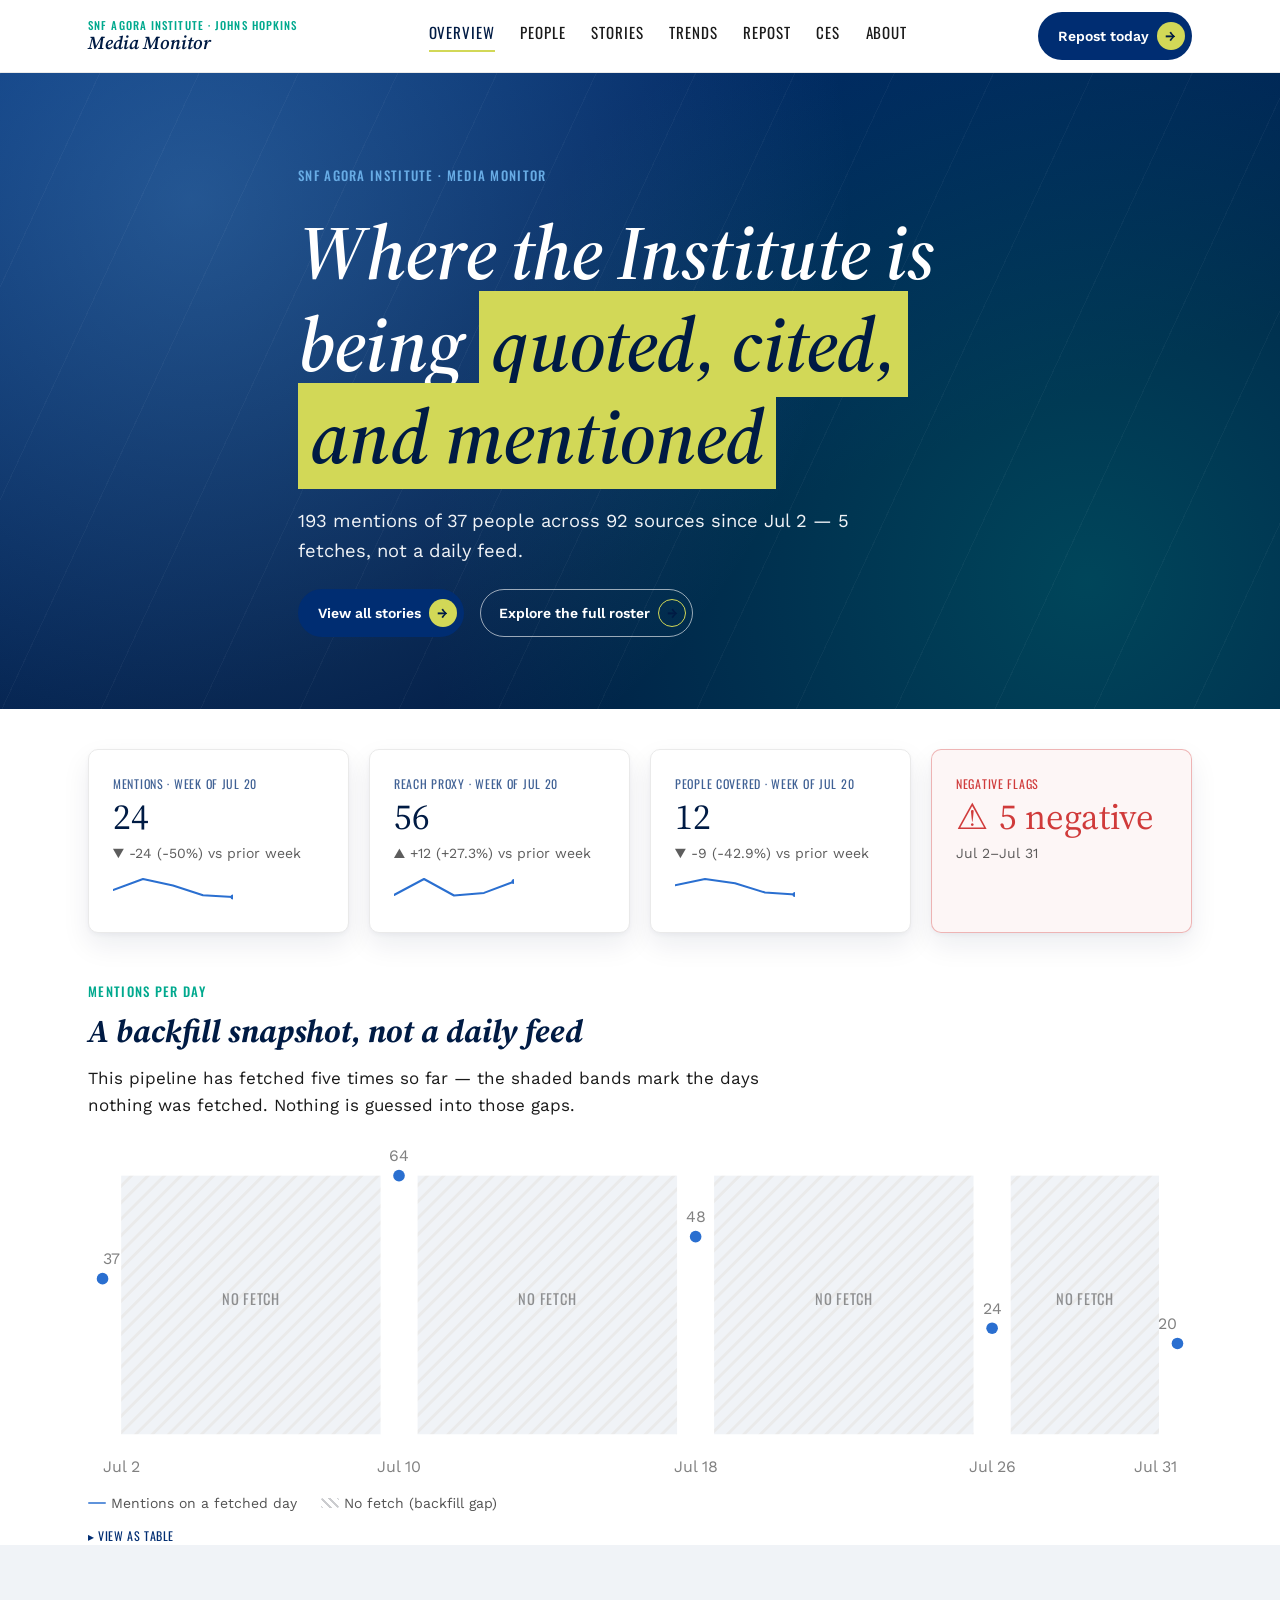
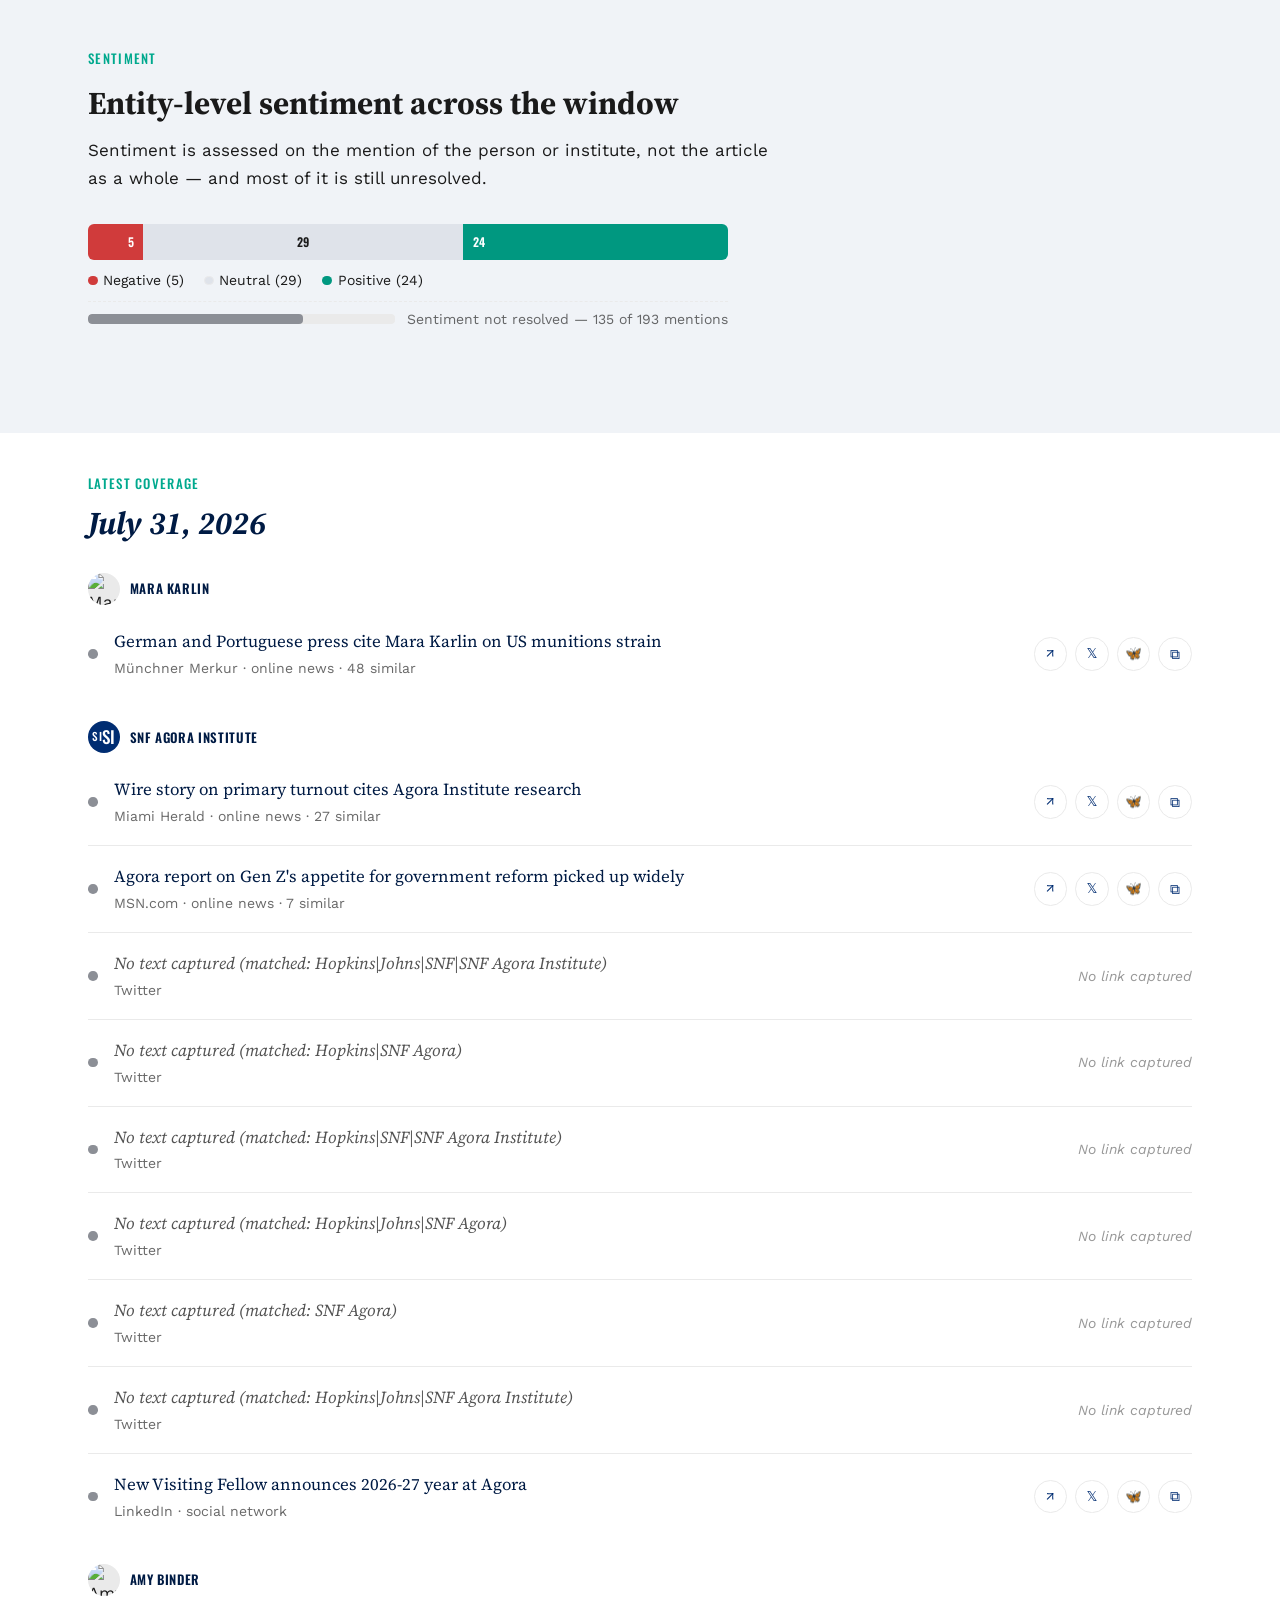
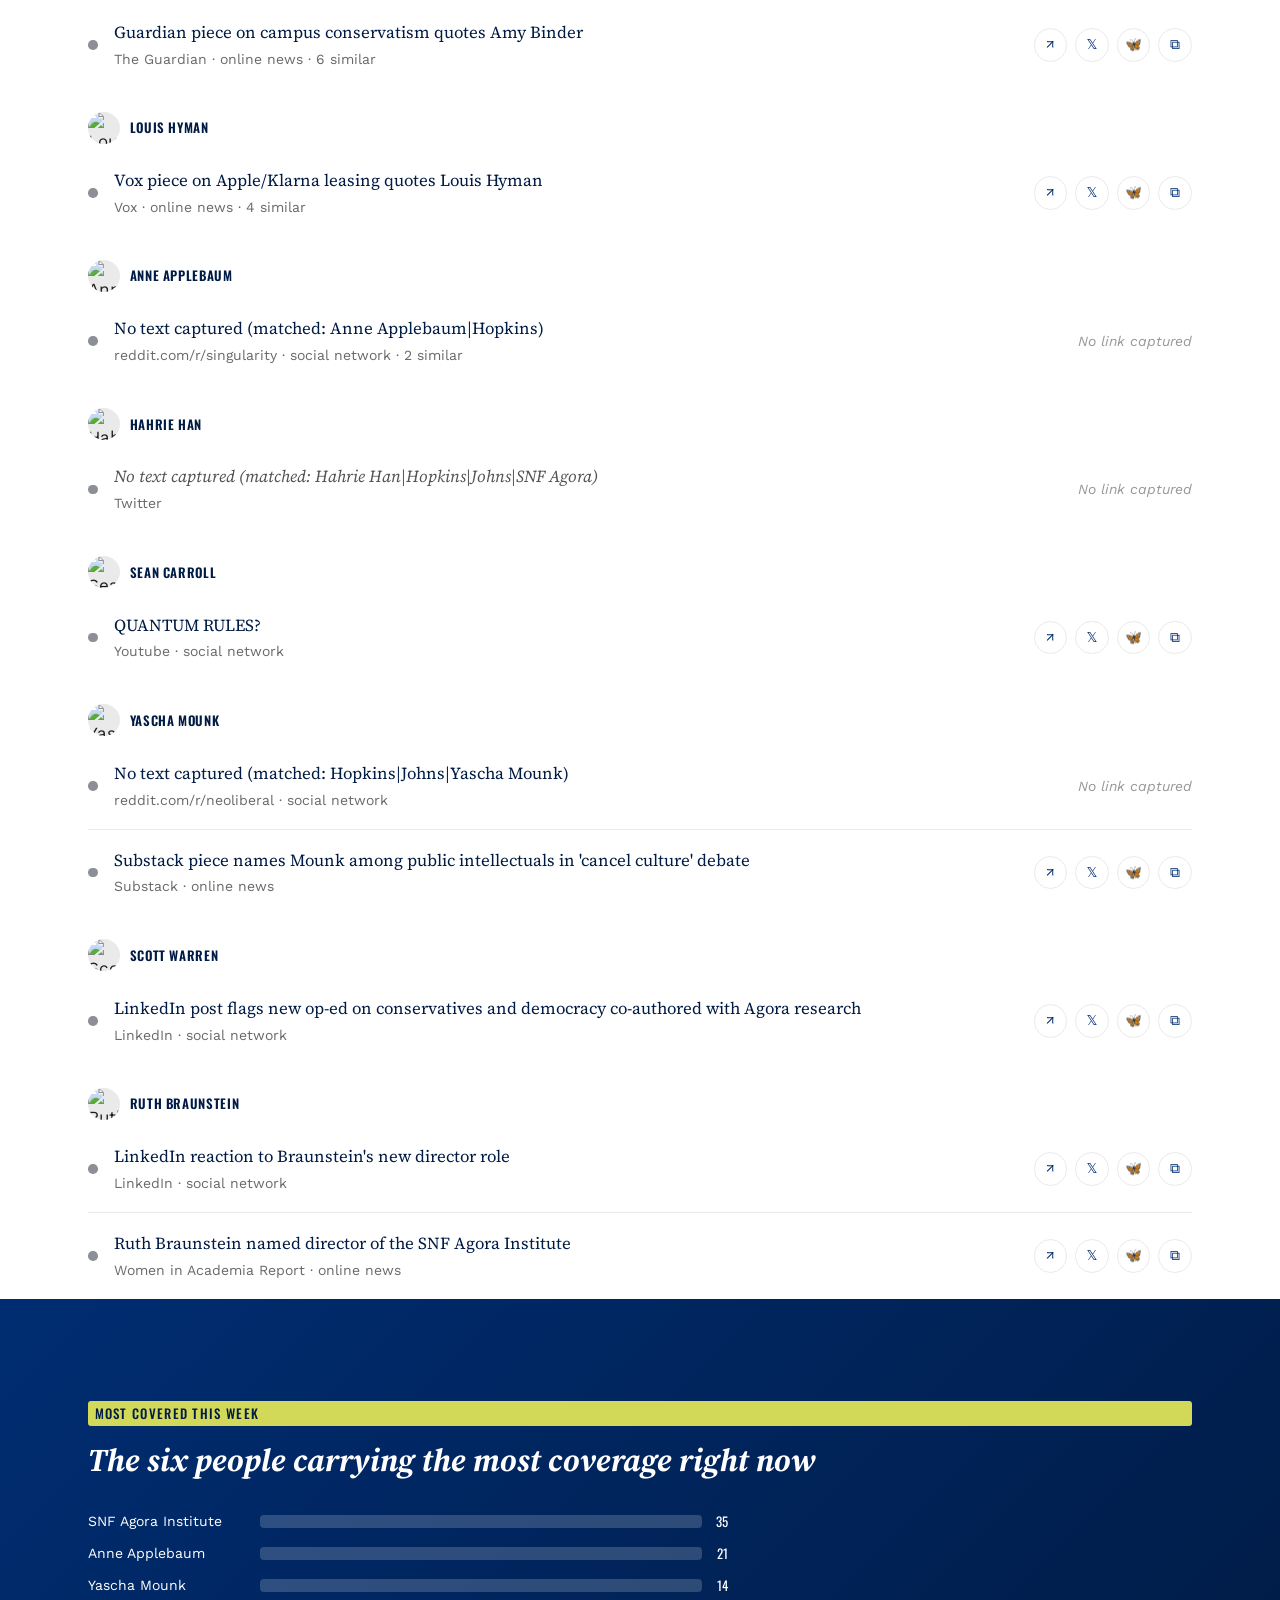
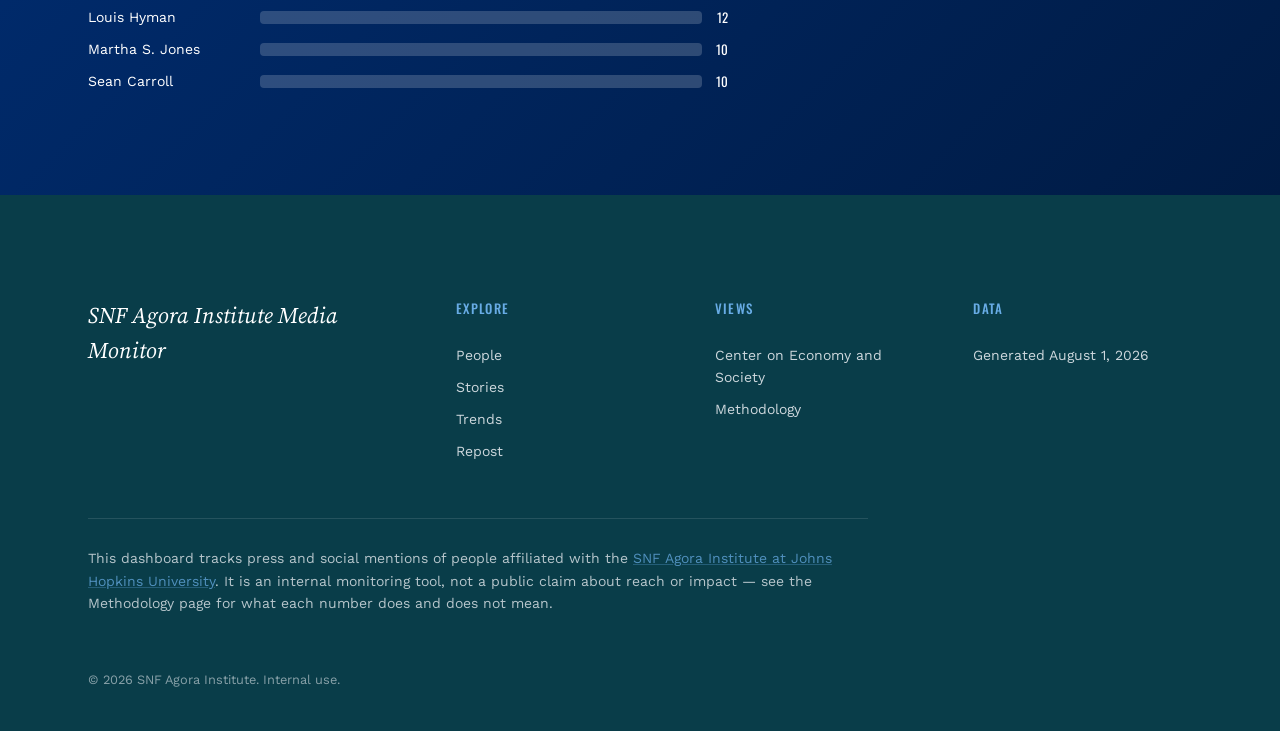
==== index.html @ 180ca9c8 "feat: bootstrap Media Monitor dashboard (foundation + overview page) Sibling static site to ces_webs" ====
<!DOCTYPE html>
<html lang="en">
<head>
<meta charset="UTF-8">
<meta name="viewport" content="width=device-width, initial-scale=1.0">
<title>SNF Agora Institute | Media Monitor</title>
<meta name="description" content="Where the SNF Agora Institute's people are being quoted, cited, and mentioned in the press and on social platforms — tracked honestly, gaps and all.">
<link rel="preconnect" href="https://fonts.googleapis.com">
<link href="https://fonts.googleapis.com/css2?family=Oswald:wght@400;500;600;700&family=Source+Serif+4:ital,wght@0,400;0,600;0,700;1,400;1,600;1,700&family=Work+Sans:wght@400;500;600;700&display=swap" rel="stylesheet">
<link rel="stylesheet" href="css/style.css">
<script>
  // Flags that JS is running early enough to drive the scroll-reveal
  // animation (see css/style.css .js-reveal rules). If this never runs
  // (JS blocked/disabled) the .js-reveal class is absent and every card
  // renders at its default visible opacity — nothing is ever permanently
  // invisible with JS off.
  document.documentElement.classList.add('js-reveal');
</script>
<script src="js/utils.js" defer></script>
<script src="js/index.js" defer></script>
</head>
<body>

<a class="skip-link" href="#main">Skip to main content</a>

<header id="site-header" class="site-header">
  <div class="site-header__inner container">
    <a class="site-header__brand" href="index.html">
      <span class="site-header__superlabel">SNF Agora Institute · Johns Hopkins</span>
      <span class="site-header__wordmark">Media Monitor</span>
    </a>
    <nav class="site-header__nav" aria-label="Primary">
      <a class="site-header__link site-header__link--active" href="index.html">Overview</a>
      <a class="site-header__link" href="people.html">People</a>
      <a class="site-header__link" href="stories.html">Stories</a>
      <a class="site-header__link" href="trends.html">Trends</a>
      <a class="site-header__link" href="repost.html">Repost</a>
      <a class="site-header__link" href="ces.html">CES</a>
      <a class="site-header__link" href="about.html">About</a>
    </nav>
    <a class="site-header__cta btn btn--pill" href="repost.html">Repost today<span class="btn__arrow">→</span></a>
    <button class="site-header__toggle" type="button" aria-expanded="false" aria-controls="site-header-nav" aria-label="Toggle navigation menu"></button>
  </div>
</header>

<main id="main">

  <section id="hero" class="hero">
    <div class="hero__bg" aria-hidden="true"></div>
    <div class="hero__inner container">
      <p class="hero__eyebrow eyebrow">SNF Agora Institute · Media Monitor</p>
      <h1 class="hero__headline">Where the Institute is being <span class="hero__mark">quoted, cited, and mentioned</span></h1>
      <p class="hero__lede" id="hero-lede">Loading the latest snapshot…</p>
      <div class="hero__actions">
        <a class="btn btn--pill" href="stories.html">View all stories<span class="btn__arrow">→</span></a>
        <a class="btn btn--pill--ghost" href="people.html">Explore the full roster<span class="btn__arrow">→</span></a>
      </div>
    </div>
  </section>

  <section id="overview-root" aria-label="Overview">

    <div class="container">
      <div id="kpi-row" class="kpi-row" data-loading="true">
        <!-- JS-rendered: 4 stat tiles from data/trends.json (scoped) + data/meta.json -->
      </div>
    </div>

    <div class="container">
      <div class="page-head" style="padding-block: 2rem 1rem;">
        <p class="page-head__eyebrow eyebrow eyebrow--teal">Mentions per day</p>
        <h2 class="page-head__title" style="font-size: var(--fs-h2);">A backfill snapshot, not a daily feed</h2>
        <p class="page-head__intro">This pipeline has fetched five times so far — the shaded bands mark the days nothing was fetched. Nothing is guessed into those gaps.</p>
      </div>
      <div id="chart-timeline" class="timeline-chart" data-loading="true">
        <!-- JS-rendered: data/trends.json scopes[scope].daily, gaps hatched per meta.db_snapshot.observed_dates -->
      </div>
    </div>

    <section class="section-divider section-divider--light" aria-labelledby="sentiment-head">
      <div class="section-divider__inner container">
        <p class="section-divider__eyebrow eyebrow eyebrow--teal" id="sentiment-head">Sentiment</p>
        <h2 class="section-divider__title">Entity-level sentiment across the window</h2>
        <p class="section-divider__intro">Sentiment is assessed on the mention of the person or institute, not the article as a whole — and most of it is still unresolved.</p>
        <div id="chart-sentiment" data-loading="true" style="margin-top: 2rem; max-width: 640px;">
          <!-- JS-rendered: data/trends.json scopes[scope].sentiment (diverging bar + unknown track) -->
        </div>
      </div>
    </section>

    <div class="container" id="today-repost-wrap">
      <!-- JS-rendered: data/social.json picks[0] (today-repost card). The
           entire wrapper is removed from the DOM when there is no pick for
           the latest digest date — no empty promo slot on a quiet day. -->
    </div>

    <div class="container">
      <div class="page-head" style="padding-block: 2.5rem 1rem;">
        <p class="page-head__eyebrow eyebrow eyebrow--teal" id="today-stories-head">Latest coverage</p>
        <h2 class="page-head__title" style="font-size: var(--fs-h2);" id="today-stories-title">Loading…</h2>
      </div>
      <div id="today-stories" data-loading="true" aria-labelledby="today-stories-head">
        <!-- JS-rendered: data/stories.json filtered to the most recent observed
             date, grouped by person -->
      </div>
    </div>

    <section class="section-divider section-divider--navy" aria-labelledby="top-people-head">
      <div class="section-divider__inner container">
        <p class="section-divider__eyebrow eyebrow eyebrow--olive" id="top-people-head">Most covered this week</p>
        <h2 class="section-divider__title is-italic">The six people carrying the most coverage right now</h2>
        <div id="top-people-strip" data-loading="true" style="margin-top: 2rem; max-width: 640px;">
          <!-- JS-rendered: data/trends.json scopes[scope].top_people, top 6 -->
        </div>
      </div>
    </section>

  </section>

</main>

<footer id="site-footer" class="site-footer">
  <div class="site-footer__inner container">
    <div class="site-footer__brand">SNF Agora Institute Media Monitor</div>

    <div class="site-footer__col">
      <p class="site-footer__col-head eyebrow eyebrow--sky">Explore</p>
      <a class="site-footer__link" href="people.html">People</a>
      <a class="site-footer__link" href="stories.html">Stories</a>
      <a class="site-footer__link" href="trends.html">Trends</a>
      <a class="site-footer__link" href="repost.html">Repost</a>
    </div>

    <div class="site-footer__col">
      <p class="site-footer__col-head eyebrow eyebrow--sky">Views</p>
      <a class="site-footer__link" href="ces.html">Center on Economy and Society</a>
      <a class="site-footer__link" href="about.html">Methodology</a>
    </div>

    <div class="site-footer__col">
      <p class="site-footer__col-head eyebrow eyebrow--sky">Data</p>
      <span class="site-footer__link" id="footer-generated-at">Generated —</span>
    </div>

    <p class="site-footer__attribution">This dashboard tracks press and social mentions of people affiliated with the <a class="site-footer__attribution-link" href="https://snfagora.jhu.edu">SNF Agora Institute at Johns Hopkins University</a>. It is an internal monitoring tool, not a public claim about reach or impact — see the Methodology page for what each number does and does not mean.</p>
    <p class="site-footer__legal">© 2026 SNF Agora Institute. Internal use.</p>
  </div>
</footer>

</body>
</html>
---- css/style.css ----
/* ==========================================================================
   SNF Agora Institute — Media Monitor Dashboard Stylesheet
   Sibling stylesheet to /ces_website/css/style.css: same brand tokens, type
   system, and component contracts (site-header, hero, section-divider, btn,
   avatar, person-card, person-hero/profile, tag, link-chip, eyebrow). This
   file is a shared, binding CSS-class contract — do not rename existing
   classes; people.html/person.html/ces.html/stories.html/trends.html/
   repost.html/about.html all depend on the selectors below.
   Owner: dashboard-foundation agent. Sections 1–18 mirror the CES base
   almost verbatim (see header comment there) so every page reads as a
   sibling, not a reinvention. Section 19+ is new: dashboard-specific data
   primitives (KPI tiles, sentiment bar, timeline, bar lists, story rows,
   repost cards) that did not exist on the CES site.

   Dark mode: intentionally NOT implemented, matching the CES site (which
   ships light-only). If a future pass adds dark mode, the validated dark
   chart steps are recorded in §19.1 as a comment, ready to drop in behind
   `@media (prefers-color-scheme: dark)` — do not invent new dark values,
   use those.
   ========================================================================== */

/* Fonts (Oswald / Source Serif 4 / Work Sans) are loaded once, via the
   <link rel="preconnect"> + <link rel="stylesheet"> pair in each page's
   <head> — not re-imported here. See ces_website/css/style.css's identical
   note for the rationale (earlier font discovery, single request path). */

/* --------------------------------------------------------------------------
   1. Tokens
   -------------------------------------------------------------------------- */
:root {
  /* Brand colors (verified, shared with ces_website — do not invent new ones) */
  --navy:      #001b44;
  --blue:      #002d72;
  --skyblue:   #68ace5;
  --olive:     #d2d857;
  --teal:      #00a98e;
  --darkteal:  #093d49;
  --offwhite:  #f0f3f7;
  --lightgray: #eaeaea;
  --white:     #ffffff;
  --ink:       #1a1a1a;

  /* Type families */
  --font-display: 'Source Serif 4', Georgia, serif;
  --font-label:   'Oswald', 'Arial Narrow', sans-serif;
  --font-body:    'Work Sans', system-ui, sans-serif;

  /* Type scale */
  --fs-hero:    clamp(2.75rem, 6vw, 5rem);
  --fs-h1:      clamp(2rem, 4vw, 3.25rem);
  --fs-work:    clamp(1.4rem, 2.4vw, 2rem);
  --fs-h2:      clamp(1.5rem, 2.5vw, 2.25rem);
  --fs-h3:      1.25rem;
  --fs-eyebrow: 0.8125rem;
  --fs-nav:     0.9375rem;
  --fs-body:    1.0625rem;
  --fs-small:   0.875rem;

  /* Spacing & shape */
  --maxw: 1200px;
  --maxw-read: 680px;
  --gutter: clamp(1.25rem, 4vw, 3rem);
  --radius-pill: 999px;
  --radius-card: 10px;
  --band-pad: clamp(3.5rem, 8vw, 7rem);
  --shadow-card: 0 2px 4px rgba(0,27,68,.04), 0 12px 28px rgba(0,27,68,.08);
  --rule-accent: 3px;

  --ease: cubic-bezier(.2,.6,.2,1);

  /* ---- Chart color contract (validated — see §19.1) ---- */
  --cat-1: #2a6fd0;   /* online news */
  --cat-2: #009880;   /* social network */
  --cat-3: #9a7b00;   /* blog */
  --cat-muted: #8c8f96; /* unresolved / Other */
  --seq-1: #dce9fa; --seq-2: #b9d2f4; --seq-3: #8fb6ea; --seq-4: #5f93dd;
  --seq-5: #2a6fd0; --seq-6: #1f52a0; --seq-7: #163b74;
  --neg: #d03b3b; --mid: #dfe3ea; --pos: #009880;
}

/* --------------------------------------------------------------------------
   2. Reset & base
   -------------------------------------------------------------------------- */
*, *::before, *::after { box-sizing: border-box; }

html { scroll-behavior: smooth; }

body {
  margin: 0;
  font-family: var(--font-body);
  font-size: var(--fs-body);
  line-height: 1.6;
  color: var(--ink);
  background: var(--white);
  -webkit-font-smoothing: antialiased;
}

img { max-width: 100%; display: block; }
a { color: inherit; text-decoration: none; }
ul, ol { margin: 0; padding: 0; list-style: none; }
h1, h2, h3, h4, p { margin: 0; }
button { font-family: inherit; border: none; background: none; cursor: pointer; }
table { border-collapse: collapse; width: 100%; }

:focus-visible {
  outline: 3px solid var(--skyblue);
  outline-offset: 2px;
}

.container {
  max-width: var(--maxw);
  margin-inline: auto;
  padding-inline: var(--gutter);
}

/* --------------------------------------------------------------------------
   3. Primitives
   -------------------------------------------------------------------------- */

.eyebrow {
  font-family: var(--font-label);
  font-size: var(--fs-eyebrow);
  text-transform: uppercase;
  letter-spacing: 0.1em;
  font-weight: 500;
  color: var(--blue);
}
.eyebrow--teal  { color: var(--teal); }
.eyebrow--olive { color: var(--navy); background: var(--olive); padding: 0.15em 0.5em; border-radius: 3px; display: inline-block; }
.eyebrow--sky   { color: var(--skyblue); }
.eyebrow--navy  { color: var(--navy); }

.tag {
  display: inline-block;
  font-family: var(--font-body);
  font-size: var(--fs-small);
  font-weight: 500;
  padding: 0.3em 0.75em;
  border-radius: var(--radius-pill);
}
.tag--focus { background: var(--offwhite); color: var(--blue); }
.tag--role  { background: var(--darkteal); color: var(--white); }
.tag--ces   { background: var(--olive); color: var(--navy); }

.link-chip {
  display: inline-flex;
  align-items: center;
  gap: 0.4em;
  font-family: var(--font-body);
  font-size: var(--fs-small);
  font-weight: 600;
  color: var(--blue);
  border: 1px solid var(--lightgray);
  border-radius: var(--radius-pill);
  padding: 0.5em 1em;
  transition: border-color 0.2s var(--ease), color 0.2s var(--ease), background 0.2s var(--ease);
}
.link-chip:hover { border-color: var(--teal); color: var(--teal); background: var(--offwhite); }

.page-head { padding-block: var(--band-pad) calc(var(--band-pad) * 0.5); }
.page-head__eyebrow { display: block; margin-bottom: 0.75rem; }
.page-head__title {
  font-family: var(--font-display);
  font-size: var(--fs-h1);
  line-height: 1.1;
  font-style: italic;
  color: var(--navy);
  margin-bottom: 1rem;
}
.page-head__intro { max-width: var(--maxw-read); font-size: var(--fs-body); color: var(--ink); }

/* Generic honest-empty-state message (used across every page whenever a
   filter, a person, or a section has nothing to show — CES's app.js used
   this class without ever defining it; this dashboard leans on empty states
   constantly, so it is a first-class styled primitive here). */
.empty-state {
  font-family: var(--font-body);
  font-size: var(--fs-small);
  color: var(--ink);
  opacity: 0.65;
  padding: 1.5rem 0;
}
.empty-state--panel {
  background: var(--offwhite);
  border-radius: var(--radius-card);
  padding: 1.75rem;
  opacity: 1;
}

/* --------------------------------------------------------------------------
   4. Buttons — pill with trailing arrow circle (shared brand affordance)
   -------------------------------------------------------------------------- */

.btn {
  display: inline-flex;
  align-items: center;
  gap: 0.6em;
  font-family: var(--font-body);
  font-weight: 600;
  font-size: var(--fs-small);
  padding: 0.7em 0.5em 0.7em 1.4em;
  border-radius: var(--radius-pill);
  white-space: nowrap;
  transition: background 0.2s var(--ease), color 0.2s var(--ease), border-color 0.2s var(--ease);
}

.btn__arrow {
  display: inline-flex;
  align-items: center;
  justify-content: center;
  width: 2em;
  height: 2em;
  border-radius: 50%;
  background: var(--olive);
  color: var(--navy);
  transition: transform 0.2s var(--ease), background 0.2s var(--ease);
}
.btn:hover .btn__arrow { transform: translateX(3px); background: var(--skyblue); }

.btn--pill { background: var(--blue); color: var(--white); }
.btn--pill:hover { background: var(--navy); }

.btn--pill--ghost {
  background: transparent;
  color: var(--blue);
  border: 1.5px solid var(--blue);
  padding: calc(0.7em - 1.5px) calc(0.5em - 1.5px) calc(0.7em - 1.5px) calc(1.4em - 1.5px);
}
.btn--pill--ghost:hover { background: var(--offwhite); }
.btn--pill--ghost .btn__arrow { background: transparent; border: 1.5px solid var(--olive); color: var(--navy); }

.btn--pill--olive { background: var(--olive); color: var(--navy); }
.btn--pill--olive .btn__arrow { background: var(--navy); color: var(--olive); }

/* Small variant — used inside table rows / story rows (Copy, Read ↗, etc.) */
.btn--sm {
  padding: 0.45em 0.4em 0.45em 0.9em;
  font-size: 0.8rem;
}
.btn--sm .btn__arrow { width: 1.6em; height: 1.6em; }

.section-divider--navy .btn--pill--ghost,
.section-divider--teal .btn--pill--ghost,
.hero .btn--pill--ghost {
  color: var(--white);
  border-color: rgba(255,255,255,0.6);
}
.section-divider--navy .btn--pill--ghost:hover,
.section-divider--teal .btn--pill--ghost:hover,
.hero .btn--pill--ghost:hover { background: rgba(255,255,255,0.1); }

/* --------------------------------------------------------------------------
   5. Avatar system + fallback tile
   -------------------------------------------------------------------------- */

.avatar {
  position: relative;
  display: inline-flex;
  align-items: center;
  justify-content: center;
  border-radius: var(--radius-card);
  overflow: hidden;
  flex-shrink: 0;
  background: var(--lightgray);
}
.avatar--xs { width: 2rem;   height: 2rem;   border-radius: 50%; }
.avatar--sm { width: 2.75rem; height: 2.75rem; border-radius: 8px; }
.avatar--md { width: 4rem;   height: 4rem;   border-radius: 8px; }
.avatar--lg { width: 8rem;   height: 8rem;   border-radius: 10px; }

.avatar__img { width: 100%; height: 100%; object-fit: cover; }

.avatar--tile { background: var(--blue); }
.avatar--tile.avatar--blue     { background: var(--blue); }
.avatar--tile.avatar--teal     { background: var(--teal); }
.avatar--tile.avatar--darkteal { background: var(--darkteal); }
.avatar--tile.avatar--navy     { background: var(--navy); }

.avatar__initials {
  font-family: var(--font-label);
  color: var(--white);
  font-weight: 500;
  letter-spacing: 0.02em;
  text-transform: uppercase;
}
.avatar--xs .avatar__initials { font-size: 0.7rem; }
.avatar--sm .avatar__initials { font-size: 0.9rem; }
.avatar--md .avatar__initials { font-size: 1.3rem; }
.avatar--lg .avatar__initials { font-size: 2.5rem; }

[data-no-photo] {
  position: relative;
  background: var(--blue);
  display: inline-flex;
  align-items: center;
  justify-content: center;
}
[data-no-photo]::after {
  content: attr(data-initials);
  font-family: var(--font-label);
  color: var(--white);
  font-weight: 500;
  text-transform: uppercase;
  letter-spacing: 0.02em;
}

/* --------------------------------------------------------------------------
   6. Site Header / Masthead
   -------------------------------------------------------------------------- */

.skip-link {
  position: absolute;
  top: -3rem;
  left: 0;
  z-index: 200;
  background: var(--navy);
  color: var(--white);
  padding: 0.6rem 1.25rem;
  font-family: var(--font-label);
  font-size: var(--fs-small);
  text-transform: uppercase;
  letter-spacing: 0.02em;
  border-radius: 0 0 var(--radius-card) 0;
  transition: top 0.15s var(--ease);
}
.skip-link:focus { top: 0; }

.site-header {
  position: sticky;
  top: 0;
  z-index: 100;
  background: var(--white);
  border-bottom: 1px solid var(--lightgray);
}

.site-header__inner {
  max-width: var(--maxw);
  margin-inline: auto;
  padding-inline: var(--gutter);
  display: flex;
  align-items: center;
  justify-content: space-between;
  gap: 1.5rem;
  min-height: 4.5rem;
  padding-block: 0.75rem;
}

.site-header__brand { display: flex; flex-direction: column; gap: 0.15rem; line-height: 1.1; }

.site-header__superlabel {
  font-family: var(--font-label);
  font-size: 0.6875rem;
  text-transform: uppercase;
  letter-spacing: 0.1em;
  color: var(--teal);
  font-weight: 500;
}

.site-header__wordmark {
  font-family: var(--font-display);
  font-style: italic;
  font-size: 1.15rem;
  font-weight: 600;
  color: var(--navy);
}

.site-header__nav { display: flex; align-items: center; gap: clamp(1rem, 2vw, 2rem); }

.site-header__link {
  font-family: var(--font-label);
  font-size: var(--fs-nav);
  text-transform: uppercase;
  letter-spacing: 0.06em;
  color: var(--ink);
  padding-bottom: 0.35rem;
  border-bottom: 2px solid transparent;
  transition: color 0.2s var(--ease), border-color 0.2s var(--ease);
}
.site-header__link:hover { color: var(--blue); }
.site-header__link--active { color: var(--navy); border-bottom-color: var(--olive); }

.site-header__cta { flex-shrink: 0; }

.site-header__toggle { display: none; width: 2.25rem; height: 2.25rem; position: relative; }
.site-header__toggle::before,
.site-header__toggle::after {
  content: '';
  position: absolute;
  left: 0.4rem;
  right: 0.4rem;
  height: 2px;
  background: var(--navy);
  transition: transform 0.2s var(--ease);
}
.site-header__toggle::before { top: 0.8rem; }
.site-header__toggle::after  { top: 1.35rem; }
.site-header__toggle[aria-expanded="true"]::before { transform: translateY(0.27rem) rotate(45deg); }
.site-header__toggle[aria-expanded="true"]::after  { transform: translateY(-0.27rem) rotate(-45deg); }

@media (max-width: 900px) {
  .site-header__nav {
    display: none;
    position: absolute;
    top: 100%;
    left: 0;
    right: 0;
    background: var(--white);
    border-bottom: 1px solid var(--lightgray);
    flex-direction: column;
    align-items: flex-start;
    gap: 0;
    padding: 0.5rem var(--gutter) 1rem;
  }
  .site-header__nav[data-open="true"] { display: flex; }
  .site-header__link { width: 100%; padding: 0.75rem 0; border-bottom: 1px solid var(--lightgray); }
  .site-header__cta { display: none; }
  .site-header__toggle { display: block; }
}

/* --------------------------------------------------------------------------
   7. Hero (home / ces only)
   -------------------------------------------------------------------------- */

.hero {
  position: relative;
  overflow: hidden;
  background: var(--navy);
  color: var(--white);
  padding-block: calc(var(--band-pad) * 0.9) calc(var(--band-pad) * 0.7);
}

.hero__bg {
  position: absolute;
  inset: 0;
  background:
    repeating-linear-gradient(115deg, rgba(255,255,255,0.035) 0px, rgba(255,255,255,0.035) 1px, transparent 1px, transparent 90px),
    radial-gradient(circle at 15% 20%, rgba(104,172,229,0.35), transparent 55%),
    radial-gradient(circle at 85% 80%, rgba(0,169,142,0.3), transparent 55%),
    linear-gradient(160deg, var(--blue), var(--navy) 65%);
  z-index: 0;
}

.hero__inner { position: relative; z-index: 1; max-width: 780px; }
.hero__eyebrow { color: var(--skyblue); margin-bottom: 1.25rem; }
.hero__headline {
  font-family: var(--font-display);
  font-style: italic;
  font-size: var(--fs-hero);
  /* 1.2, not the CES token's 1.05: at hero size this italic serif's
     descenders (q/g/y/j) get clipped by a tighter line box, and the
     .hero__mark background (sized to the line box) then crops the
     descender of "q" enough that it misreads as "a" — verified via a
     rendered screenshot. 1.2 keeps the tight editorial rhythm while
     giving descenders room; this is a local, presentational fix and
     does not change the shared --fs-hero size token. */
  line-height: 1.2;
  font-weight: 600;
  margin-bottom: 1.5rem;
}
.hero__mark {
  background: var(--olive);
  color: var(--navy);
  padding: 0 0.15em;
  box-decoration-break: clone;
  -webkit-box-decoration-break: clone;
}
.hero__lede { font-size: 1.15rem; color: var(--offwhite); max-width: var(--maxw-read); margin-bottom: 1.5rem; }
.hero__actions { display: flex; flex-wrap: wrap; gap: 1rem; }

/* Scope banner — the honest "you are viewing a filtered slice" strip used
   on ces.html (and anywhere ?scope=ces is applied). Sits directly under the
   header, above the hero, so scope is legible before any numbers render. */
.scope-banner {
  background: var(--offwhite);
  border-bottom: 1px solid var(--lightgray);
  padding-block: 0.85rem;
}
.scope-banner__inner {
  display: flex;
  align-items: center;
  gap: 0.6rem;
  font-family: var(--font-body);
  font-size: var(--fs-small);
  color: var(--ink);
}
.scope-banner__badge {
  font-family: var(--font-label);
  font-size: 0.6875rem;
  text-transform: uppercase;
  letter-spacing: 0.08em;
  font-weight: 600;
  color: var(--navy);
  background: var(--olive);
  border-radius: var(--radius-pill);
  padding: 0.25em 0.75em;
  flex-shrink: 0;
}

/* --------------------------------------------------------------------------
   8. Section Divider
   -------------------------------------------------------------------------- */

.section-divider { padding-block: var(--band-pad); position: relative; }
.section-divider--navy { background: linear-gradient(135deg, var(--blue), var(--navy)); color: var(--white); }
.section-divider--light { background: var(--offwhite); color: var(--ink); }
.section-divider--teal { background: var(--darkteal); color: var(--white); }
.section-divider__inner { position: relative; z-index: 1; }
.section-divider__eyebrow { display: block; margin-bottom: 1rem; }
.section-divider__title {
  font-family: var(--font-display);
  font-size: var(--fs-h2);
  line-height: 1.15;
  margin-bottom: 1rem;
}
.section-divider__title.is-italic { font-style: italic; }
.section-divider__intro { max-width: var(--maxw-read); font-size: var(--fs-body); }
.section-divider--navy .section-divider__intro,
.section-divider--teal .section-divider__intro { color: var(--offwhite); }

/* Lightweight full-bleed rule used to separate two bands within one page
   without the padding-heavy full .section-divider treatment (e.g. Covered /
   Tracked-no-coverage on people.html, or CES's zero-coverage band). */
.section-divider--rule {
  border-top: 1px solid var(--lightgray);
  margin-block: 0.5rem;
}

/* --------------------------------------------------------------------------
   9. Focus-style grid (kept for parity; unused directly on this site today
      but part of the shared component contract other pages may draw on)
   -------------------------------------------------------------------------- */

.focus-grid {
  display: grid;
  grid-template-columns: repeat(auto-fill, minmax(300px, 1fr));
  gap: 1.5rem;
  padding-block: var(--band-pad);
}
.focus-card {
  display: flex;
  flex-direction: column;
  background: var(--white);
  border: 1px solid var(--lightgray);
  border-radius: var(--radius-card);
  padding: 1.75rem;
  position: relative;
  box-shadow: var(--shadow-card);
  transition: transform 0.2s var(--ease), box-shadow 0.2s var(--ease);
}
.focus-card:hover { transform: translateY(-3px); box-shadow: 0 4px 8px rgba(0,27,68,.06), 0 20px 36px rgba(0,27,68,.12); }
.focus-card__title { font-family: var(--font-display); font-size: var(--fs-h3); margin-bottom: 0.6rem; color: var(--navy); }
.focus-card__desc { font-size: var(--fs-small); color: var(--ink); margin-bottom: 1.25rem; flex-grow: 1; }

/* --------------------------------------------------------------------------
   10. Person grid & card (roster contract — people.html, ces.html roster)
   -------------------------------------------------------------------------- */

.person-grid {
  display: grid;
  grid-template-columns: repeat(auto-fill, minmax(240px, 1fr));
  gap: 1.5rem;
  padding-block: 2.5rem;
}

.person-card {
  display: flex;
  flex-direction: column;
  background: var(--white);
  border: 1px solid var(--lightgray);
  border-radius: var(--radius-card);
  overflow: hidden;
  transition: transform 0.2s var(--ease), box-shadow 0.2s var(--ease);
}
.person-card:hover { transform: translateY(-3px); box-shadow: var(--shadow-card); }

.person-card__media { padding: 1.5rem 1.5rem 0; display: flex; }
.person-card__media .avatar { width: 4.5rem; height: 4.5rem; }
.person-card__media .avatar__initials { font-size: 1.5rem; }

.person-card__body { padding: 1rem 1.5rem 1.5rem; display: flex; flex-direction: column; gap: 0.5rem; }
.person-card__name { font-family: var(--font-display); font-size: 1.2rem; color: var(--navy); }
.person-card__title {
  font-size: var(--fs-small);
  color: var(--ink);
  display: -webkit-box;
  -webkit-line-clamp: 2;
  -webkit-box-orient: vertical;
  overflow: hidden;
}
.person-card__tags { display: flex; flex-wrap: wrap; gap: 0.4rem; margin-top: 0.25rem; }

/* Repurposed per DESIGN_SPEC as a coverage cue rather than a "works" cue:
   "12 MENTIONS · LAST 31 JUL" or, for no-coverage people, "NO COVERAGE
   LOGGED YET" in muted ink. Same class, two content states — no CSS change
   needed, only a modifier for the muted/no-coverage case. */
.person-card__workcue {
  font-family: var(--font-label);
  font-size: 0.75rem;
  text-transform: uppercase;
  letter-spacing: 0.06em;
  color: var(--teal);
  font-weight: 500;
  margin-top: 0.5rem;
}
.person-card__workcue--muted { color: var(--ink); opacity: 0.5; }

.person-card__sparkline { margin-top: 0.5rem; }

/* --------------------------------------------------------------------------
   11. Person detail — profile layout (person.html contract)
   -------------------------------------------------------------------------- */

.person-hero {
  display: grid;
  grid-template-columns: minmax(160px, 240px) 1fr;
  gap: clamp(1.5rem, 4vw, 3rem);
  align-items: start;
  padding-block: var(--band-pad);
  background: var(--offwhite);
}
.person-hero__media .avatar { width: 100%; height: auto; aspect-ratio: 1; }
.person-hero__media .avatar__initials { font-size: 3rem; }
.person-hero__identity { display: flex; flex-direction: column; gap: 0.75rem; }
.person-hero__name { font-family: var(--font-display); font-size: var(--fs-h1); color: var(--navy); }
.person-hero__title { font-size: 1.05rem; color: var(--ink); }
.person-hero__tags { display: flex; flex-wrap: wrap; gap: 0.5rem; margin-top: 0.25rem; }
.person-hero__links { display: flex; flex-wrap: wrap; gap: 0.75rem; margin-top: 0.5rem; }

.person-profile__body {
  display: grid;
  grid-template-columns: 2fr 1fr;
  gap: clamp(2rem, 5vw, 4rem);
  align-items: start;
  padding-block: var(--band-pad);
}

@media (max-width: 900px) {
  .person-hero { grid-template-columns: 1fr; text-align: left; }
  .person-hero__media .avatar { width: 8rem; height: 8rem; aspect-ratio: auto; }
  .person-profile__body { grid-template-columns: 1fr; }
  .work-section { order: 1; }
  .person-aside { order: 2; margin-top: 2.5rem; }
}

/* --------------------------------------------------------------------------
   12. Work section / work-item (kept for contract parity — a person's
       #person-stories reverse-chron list is expected to reuse this pattern)
   -------------------------------------------------------------------------- */

.work-section { border-left: var(--rule-accent) solid var(--teal); padding-left: clamp(1.25rem, 3vw, 2rem); }
.work-section__head { display: flex; align-items: baseline; justify-content: space-between; gap: 1rem; margin-bottom: 1.5rem; flex-wrap: wrap; }
.work-section__count { font-family: var(--font-label); font-size: var(--fs-small); text-transform: uppercase; letter-spacing: 0.06em; color: var(--blue); opacity: 0.7; }
.work-list { display: flex; flex-direction: column; }

.work-item {
  display: grid;
  grid-template-columns: auto 1fr auto;
  gap: 1.25rem;
  align-items: start;
  padding-block: 1.75rem;
  border-bottom: 1px solid var(--lightgray);
  transition: opacity 0.2s var(--ease);
}
.work-item:first-child { padding-top: 0; }
.work-item:hover .work-item__title { color: var(--blue); }
.work-item:hover .work-item__cue { background: var(--skyblue); border-color: var(--skyblue); color: var(--white); }

.work-item__badge {
  font-family: var(--font-label);
  font-size: 0.6875rem;
  text-transform: uppercase;
  letter-spacing: 0.06em;
  font-weight: 600;
  color: var(--white);
  background: var(--navy);
  border-radius: var(--radius-pill);
  padding: 0.35em 0.75em;
  white-space: nowrap;
  align-self: start;
  margin-top: 0.3rem;
}
.work-item__content { min-width: 0; }
.work-item__title { font-family: var(--font-display); font-size: var(--fs-work); line-height: 1.2; color: var(--navy); margin-bottom: 0.4rem; transition: color 0.2s var(--ease); }
.work-item__meta { font-family: var(--font-body); font-size: var(--fs-small); color: var(--blue); opacity: 0.75; margin-bottom: 0.4rem; }
.work-item__cue {
  width: 2.25rem; height: 2.25rem; border-radius: 50%;
  border: 1.5px solid var(--lightgray);
  display: flex; align-items: center; justify-content: center;
  color: var(--blue); flex-shrink: 0;
  transition: background 0.2s var(--ease), border-color 0.2s var(--ease), color 0.2s var(--ease);
}

/* --------------------------------------------------------------------------
   13. Person aside
   -------------------------------------------------------------------------- */

.person-aside { background: var(--offwhite); border-radius: var(--radius-card); padding: clamp(1.5rem, 3vw, 2.25rem); display: flex; flex-direction: column; gap: 2rem; }
.person-aside__head { font-family: var(--font-label); font-size: var(--fs-eyebrow); text-transform: uppercase; letter-spacing: 0.08em; color: var(--blue); margin-bottom: 0.75rem; display: block; }
.person-aside__bio { font-size: var(--fs-small); color: var(--ink); max-width: var(--maxw-read); }
.person-aside__list { display: flex; flex-direction: column; gap: 0.5rem; }
.person-aside__list-item { font-size: var(--fs-small); color: var(--ink); padding-left: 1rem; position: relative; }
.person-aside__list-item::before { content: ''; position: absolute; left: 0; top: 0.55em; width: 5px; height: 5px; border-radius: 50%; background: var(--teal); }

/* --------------------------------------------------------------------------
   14. Activity-style card (kept for contract parity / future use)
   -------------------------------------------------------------------------- */

.activity-grid { display: grid; grid-template-columns: repeat(auto-fill, minmax(300px, 1fr)); gap: 1.5rem; padding-block: 2.5rem; }
.activity-card {
  background: var(--white); border: 1px solid var(--lightgray); border-radius: var(--radius-card);
  padding: 1.75rem; border-left: 4px solid var(--blue);
  display: flex; flex-direction: column; gap: 0.6rem; box-shadow: var(--shadow-card);
}
.activity-card--program     { border-left-color: var(--blue); }
.activity-card--activity    { border-left-color: var(--teal); }
.activity-card--opportunity { border-left-color: var(--olive); }
.activity-card__title { font-family: var(--font-display); font-size: var(--fs-h3); color: var(--navy); }
.activity-card__desc { font-size: var(--fs-small); color: var(--ink); flex-grow: 1; }

/* --------------------------------------------------------------------------
   15. Publication-style strip (kept for contract parity)
   -------------------------------------------------------------------------- */

.pub-grid { padding-block: var(--band-pad); }
.pub-grid__head { display: flex; align-items: baseline; justify-content: space-between; gap: 1rem; flex-wrap: wrap; margin-bottom: 1.75rem; }
.pub-grid__cards { display: grid; grid-template-columns: repeat(auto-fill, minmax(260px, 1fr)); gap: 1.5rem; }
.pub-card {
  display: flex; flex-direction: column; gap: 0.5rem;
  background: var(--white); border: 1px solid var(--lightgray); border-radius: var(--radius-card);
  padding: 1.5rem; transition: transform 0.2s var(--ease), box-shadow 0.2s var(--ease);
}
.pub-card:hover { transform: translateY(-3px); box-shadow: var(--shadow-card); }
.pub-card__title { font-family: var(--font-display); font-size: 1.2rem; line-height: 1.25; color: var(--navy); }

/* --------------------------------------------------------------------------
   16. Footer
   -------------------------------------------------------------------------- */

.site-footer { background: var(--darkteal); color: var(--offwhite); padding-block: var(--band-pad) 2.5rem; }
.site-footer__inner { display: grid; grid-template-columns: 1.5fr repeat(3, 1fr); gap: 2.5rem; }
.site-footer__brand { font-family: var(--font-display); font-style: italic; font-size: 1.4rem; color: var(--white); max-width: 260px; }
.site-footer__col-head { display: block; margin-bottom: 1rem; }
.site-footer__col { display: flex; flex-direction: column; gap: 0.6rem; }
.site-footer__link { font-size: var(--fs-small); color: var(--offwhite); opacity: 0.85; transition: opacity 0.2s var(--ease), color 0.2s var(--ease); }
.site-footer__link:hover { opacity: 1; color: var(--skyblue); }
.site-footer__attribution {
  grid-column: 1 / -1; font-size: var(--fs-small); color: var(--offwhite); opacity: 0.75;
  border-top: 1px solid rgba(255,255,255,0.15); padding-top: 1.75rem; margin-top: 1rem; max-width: 780px;
}
.site-footer__attribution-link { color: var(--skyblue); text-decoration: underline; text-decoration-color: rgba(104,172,229,0.4); }
.site-footer__attribution-link:hover { text-decoration-color: var(--skyblue); }
.site-footer__legal { grid-column: 1 / -1; font-size: 0.8rem; color: var(--offwhite); opacity: 0.55; margin-top: 1rem; }

@media (max-width: 768px) {
  .site-footer__inner { grid-template-columns: 1fr 1fr; }
  .site-footer__brand { grid-column: 1 / -1; }
}

/* --------------------------------------------------------------------------
   17. Motion — scroll reveal, staggered load, reduced-motion
   -------------------------------------------------------------------------- */

.hero__eyebrow, .hero__headline, .hero__lede, .hero__actions {
  opacity: 0;
  animation: reveal-up 0.6s var(--ease) forwards;
}
.hero__eyebrow  { animation-delay: 60ms; }
.hero__headline { animation-delay: 120ms; }
.hero__lede     { animation-delay: 180ms; }
.hero__actions  { animation-delay: 240ms; }

@keyframes reveal-up {
  from { opacity: 0; transform: translateY(12px); }
  to   { opacity: 1; transform: translateY(0); }
}

.js-reveal .focus-card, .js-reveal .person-card, .js-reveal .activity-card,
.js-reveal .work-item, .js-reveal .pub-card, .js-reveal .kpi-tile,
.js-reveal .story-row, .js-reveal .repost-card {
  opacity: 0;
  transform: translateY(12px);
  transition: opacity 0.5s var(--ease), transform 0.5s var(--ease);
}
.focus-card.is-in, .person-card.is-in, .activity-card.is-in,
.work-item.is-in, .pub-card.is-in, .kpi-tile.is-in,
.story-row.is-in, .repost-card.is-in { opacity: 1; transform: translateY(0); }

@media (prefers-reduced-motion: reduce) {
  html { scroll-behavior: auto; }
  .hero__eyebrow, .hero__headline, .hero__lede, .hero__actions,
  .focus-card, .person-card, .activity-card, .work-item, .pub-card,
  .kpi-tile, .story-row, .repost-card {
    animation: none !important; transition: none !important;
    opacity: 1 !important; transform: none !important;
  }
}

/* --------------------------------------------------------------------------
   18. Breakpoint refinements
   -------------------------------------------------------------------------- */

@media (max-width: 768px) {
  .focus-grid, .person-grid, .activity-grid, .pub-grid__cards { grid-template-columns: 1fr; }
  .work-item { grid-template-columns: 1fr; gap: 0.6rem; }
  .work-item__cue { justify-self: flex-start; }
  .site-footer__inner { gap: 1.75rem; }
}

@media (min-width: 1200px) { .hero__lede { max-width: 620px; } }

/* ==========================================================================
   19. Dashboard data primitives (NEW — not present on ces_website)
   ========================================================================== */

/* ---- 19.1 Chart color contract (validated via the dataviz skill's
   palette validator against the brand tokens above — brand navy/olive fail
   the OKLCH lightness band and CVD-separation checks as CHART colors, so
   charts draw from this separate, validated set; brand tokens remain for
   page chrome). See DESIGN_SPEC brief for the validation run. Negative
   sentiment is never color-alone: it always ships with the ⚠ icon and the
   word "negative" (see .sentiment-badge--negative, .kpi-tile--critical).

   Dark steps (validated, surface #0f1b30 — NOT wired up; see file header):
     --cat-1: #4e8ada; --cat-2: #0f9c80; --cat-3: #a68c10;
     --neg: #e05555;  --mid: #39424f;  --pos: #0f9c80;
   ---- */

/* ---- 19.2 KPI row (index.html #kpi-row) ---- */

.kpi-row {
  display: grid;
  grid-template-columns: repeat(auto-fit, minmax(220px, 1fr));
  gap: 1.25rem;
  padding-block: 2.5rem 1rem;
}

.kpi-tile {
  background: var(--white);
  border: 1px solid var(--lightgray);
  border-radius: var(--radius-card);
  padding: 1.5rem;
  display: flex;
  flex-direction: column;
  gap: 0.4rem;
  box-shadow: var(--shadow-card);
}

.kpi-tile__label {
  font-family: var(--font-label);
  font-size: 0.75rem;
  text-transform: uppercase;
  letter-spacing: 0.06em;
  color: var(--blue);
  opacity: 0.75;
}

.kpi-tile__value {
  font-family: var(--font-display);
  font-size: clamp(1.75rem, 3vw, 2.25rem);
  color: var(--navy);
  line-height: 1;
}

.kpi-tile__delta {
  font-family: var(--font-body);
  font-size: var(--fs-small);
  color: var(--ink);
  opacity: 0.7;
  display: flex;
  align-items: center;
  gap: 0.3em;
}
.kpi-tile__delta-arrow { font-family: var(--font-label); }
.kpi-tile__delta-arrow--up   { color: var(--pos); }
.kpi-tile__delta-arrow--down { color: var(--cat-3); }

.kpi-tile__spark { margin-top: 0.35rem; height: 2rem; }

/* Status-critical variant: negative flags. Text + icon carry the meaning;
   the tint is a supporting cue, never the sole signal. */
.kpi-tile--critical {
  border-color: rgba(208,59,59,0.35);
  background: rgba(208,59,59,0.045);
}
.kpi-tile--critical .kpi-tile__label { color: var(--neg); opacity: 1; }
.kpi-tile__warn-icon { margin-right: 0.3em; }
.kpi-tile--critical .kpi-tile__value { color: var(--neg); }
.kpi-tile__value--zero { color: var(--ink); opacity: 0.55; font-size: clamp(1.1rem, 2vw, 1.35rem); }

/* ---- 19.3 Sentiment dot / badge (used everywhere a sentiment appears:
   story rows, KPI tiles, person cards) ---- */

.sentiment-dot {
  display: inline-block;
  width: 0.6rem;
  height: 0.6rem;
  border-radius: 50%;
  flex-shrink: 0;
}
.sentiment-dot--positive { background: var(--pos); }
.sentiment-dot--neutral  { background: var(--mid); border: 1px solid var(--lightgray); }
.sentiment-dot--negative { background: var(--neg); }
.sentiment-dot--unknown  { background: var(--cat-muted); }

.sentiment-badge {
  display: inline-flex;
  align-items: center;
  gap: 0.4em;
  font-size: var(--fs-small);
  color: var(--ink);
  white-space: nowrap;
}
.sentiment-badge--negative { color: var(--neg); font-weight: 600; }
.sentiment-badge__icon { line-height: 1; }

/* ---- 19.4 Diverging sentiment bar (index #chart-sentiment, person
   #chart-person-sentiment, trends per-week rows): negative|neutral|positive
   centered on neutral, with a separate muted "unknown" track directly
   beneath — unknown is NEVER a slice of this bar and NEVER merged into
   neutral. ---- */

.sentiment-chart { display: flex; flex-direction: column; gap: 0.6rem; }

.sentiment-bar {
  display: flex;
  align-items: stretch;
  height: 2.25rem;
  border-radius: 6px;
  overflow: hidden;
  background: var(--offwhite);
}
.sentiment-bar__seg {
  display: flex;
  align-items: center;
  justify-content: center;
  font-family: var(--font-label);
  font-size: 0.75rem;
  font-weight: 600;
  color: var(--white);
  min-width: 0;
}
.sentiment-bar__seg--negative { background: var(--neg); justify-content: flex-end; padding-right: 0.6rem; }
.sentiment-bar__seg--neutral  { background: var(--mid); color: var(--ink); }
.sentiment-bar__seg--positive { background: var(--pos); justify-content: flex-start; padding-left: 0.6rem; }
.sentiment-bar__seg--empty { background: transparent; }

.sentiment-legend {
  display: flex;
  flex-wrap: wrap;
  gap: 1.25rem;
  font-size: var(--fs-small);
  color: var(--ink);
}
.sentiment-legend__item { display: inline-flex; align-items: center; gap: 0.4em; }

.sentiment-unknown-track {
  display: flex;
  align-items: center;
  gap: 0.75rem;
  padding-top: 0.35rem;
  border-top: 1px dashed var(--lightgray);
}
.sentiment-unknown-track__bar {
  flex: 1;
  height: 0.6rem;
  border-radius: 4px;
  background: var(--lightgray);
  position: relative;
  overflow: hidden;
}
.sentiment-unknown-track__fill {
  position: absolute;
  inset: 0;
  background: var(--cat-muted);
  border-radius: 4px;
}
.sentiment-unknown-track__label {
  font-size: var(--fs-small);
  color: var(--ink);
  opacity: 0.65;
  white-space: nowrap;
  flex-shrink: 0;
}

/* ---- 19.5 Timeline chart (index #chart-timeline): sequential single-hue
   line, 2px stroke, crosshair + tooltip; a hatched underlay band marks
   unobserved date ranges and the line breaks across them rather than
   plotting a zero. ---- */

.timeline-chart { position: relative; }
.timeline-chart svg { width: 100%; height: auto; display: block; overflow: visible; }
.timeline-chart__line { fill: none; stroke: var(--seq-5); stroke-width: 2; stroke-linecap: round; }
.timeline-chart__dot { fill: var(--seq-5); }
.timeline-chart__gap-band { fill: url(#no-fetch-hatch); }
.timeline-chart__gap-label {
  font-family: var(--font-label);
  font-size: 0.625rem;
  text-transform: uppercase;
  letter-spacing: 0.05em;
  fill: var(--ink);
  opacity: 0.45;
}
.timeline-chart__axis-label {
  font-family: var(--font-body);
  font-size: 0.6875rem;
  fill: var(--ink);
  opacity: 0.55;
}
.timeline-chart__crosshair { stroke: var(--blue); stroke-width: 1; opacity: 0; pointer-events: none; }
.timeline-chart__tooltip {
  position: absolute;
  pointer-events: none;
  background: var(--navy);
  color: var(--white);
  font-size: 0.75rem;
  padding: 0.5rem 0.7rem;
  border-radius: 6px;
  transform: translate(-50%, -100%);
  white-space: nowrap;
  opacity: 0;
  transition: opacity 0.1s var(--ease);
  z-index: 5;
}
.timeline-chart__tooltip.is-visible { opacity: 1; }
.timeline-chart__legend {
  display: flex;
  gap: 1.5rem;
  font-size: var(--fs-small);
  color: var(--ink);
  opacity: 0.75;
  margin-top: 0.5rem;
}
.timeline-chart__legend-item { display: inline-flex; align-items: center; gap: 0.4em; }
.timeline-chart__legend-swatch { width: 1.1rem; height: 0.65rem; border-radius: 2px; }
.timeline-chart__legend-swatch--line { background: var(--seq-5); height: 2px; }
.timeline-chart__legend-swatch--hatch { background: repeating-linear-gradient(45deg, var(--cat-muted) 0 2px, transparent 2px 6px); opacity: 0.6; }

/* ---- 19.6 Horizontal emphasis bars (top-people-strip, top-sources) —
   one hue, top bar accented, direct-labelled counts. ---- */

.bar-list { display: flex; flex-direction: column; gap: 0.6rem; }
.bar-list__row { display: grid; grid-template-columns: minmax(100px, 160px) 1fr auto; align-items: center; gap: 0.75rem; }
.bar-list__label {
  font-size: var(--fs-small);
  color: var(--ink);
  overflow: hidden;
  text-overflow: ellipsis;
  white-space: nowrap;
}
.bar-list__label a:hover { color: var(--blue); }
.bar-list__track { background: var(--offwhite); border-radius: 4px; height: 0.85rem; overflow: hidden; }
.bar-list__fill { height: 100%; border-radius: 4px; background: var(--seq-4); }
.bar-list__row--top .bar-list__fill { background: var(--seq-6); }
.bar-list__row--other .bar-list__fill { background: var(--cat-muted); }
.bar-list__value {
  font-family: var(--font-label);
  font-size: 0.8125rem;
  color: var(--blue);
  min-width: 2ch;
  text-align: right;
}

/* Bar-list rendered on a dark section-divider band (e.g. index.html's
   top-people-strip on --navy): swap text to light ink and lighten the
   track so bars stay legible against navy/darkteal. */
.section-divider--navy .bar-list__label,
.section-divider--navy .bar-list__value,
.section-divider--teal .bar-list__label,
.section-divider--teal .bar-list__value {
  color: var(--white);
}
.section-divider--navy .bar-list__label a:hover,
.section-divider--teal .bar-list__label a:hover {
  color: var(--skyblue);
}
.section-divider--navy .bar-list__track,
.section-divider--teal .bar-list__track {
  background: rgba(255,255,255,0.18);
}

/* ---- 19.7 Story rows (today-stories, stories archive, person-stories) ---- */

.story-list { display: flex; flex-direction: column; }
.story-row {
  display: grid;
  grid-template-columns: auto 1fr auto;
  gap: 1rem;
  align-items: center;
  padding-block: 1.1rem;
  border-bottom: 1px solid var(--lightgray);
}
.story-row:first-child { padding-top: 0; }
.story-row:last-child { border-bottom: none; }

.story-row__sentiment { display: flex; align-items: center; gap: 0.5rem; }

.story-row__body { min-width: 0; }
.story-row__person { font-family: var(--font-label); font-size: 0.75rem; text-transform: uppercase; letter-spacing: 0.04em; color: var(--teal); font-weight: 600; }
.story-row__title {
  font-family: var(--font-display);
  font-size: 1.05rem;
  color: var(--navy);
  line-height: 1.3;
  margin-top: 0.15rem;
}
.story-row__title a:hover { color: var(--blue); }
.story-row__title--no-link { color: var(--ink); opacity: 0.75; font-style: italic; }
.story-row__meta { font-size: var(--fs-small); color: var(--ink); opacity: 0.65; margin-top: 0.25rem; }

.story-row__actions { display: flex; align-items: center; gap: 0.5rem; flex-wrap: wrap; justify-content: flex-end; }
.story-row__action {
  display: inline-flex;
  align-items: center;
  justify-content: center;
  width: 2.1rem;
  height: 2.1rem;
  border-radius: 50%;
  border: 1.5px solid var(--lightgray);
  color: var(--blue);
  font-size: 0.85rem;
  transition: background 0.2s var(--ease), border-color 0.2s var(--ease), color 0.2s var(--ease);
}
.story-row__action:hover { background: var(--skyblue); border-color: var(--skyblue); color: var(--white); }
.story-row__action--disabled { opacity: 0.35; pointer-events: none; }
.story-row__no-link { font-size: var(--fs-small); color: var(--ink); opacity: 0.45; font-style: italic; }

@media (max-width: 640px) {
  .story-row { grid-template-columns: 1fr; }
  .story-row__actions { justify-content: flex-start; }
}

/* Person sub-heading above a cluster of that person's story-rows (index
   #today-stories groups by person; stories.html may reuse the same
   grouping when a person filter is active). */
.story-group__head {
  display: flex;
  align-items: center;
  gap: 0.6rem;
  padding-top: 1.5rem;
  padding-bottom: 0.4rem;
}
.story-group:first-child .story-group__head { padding-top: 0; }
.story-group__head-name {
  font-family: var(--font-label);
  font-size: 0.8125rem;
  text-transform: uppercase;
  letter-spacing: 0.05em;
  color: var(--navy);
  font-weight: 600;
}
.story-group__head-name:hover { color: var(--blue); }

/* ---- 19.8 Repost cards (index #today-repost, repost.html tier 1 & 2) ---- */

.repost-card {
  background: var(--white);
  border: 1px solid var(--lightgray);
  border-radius: var(--radius-card);
  box-shadow: var(--shadow-card);
  padding: clamp(1.5rem, 3vw, 2rem);
  display: flex;
  flex-direction: column;
  gap: 1.25rem;
}
.repost-card__head { display: flex; flex-direction: column; gap: 0.4rem; }
.repost-card__headline { font-family: var(--font-display); font-size: 1.3rem; color: var(--navy); line-height: 1.3; }
.repost-card__rationale { font-size: var(--fs-small); color: var(--ink); opacity: 0.7; font-style: italic; }
.repost-card__source { font-size: var(--fs-small); }
.repost-card__source a:hover { color: var(--blue); }

.repost-tabs { display: flex; gap: 0.5rem; border-bottom: 1px solid var(--lightgray); }
.repost-tab {
  font-family: var(--font-label);
  font-size: 0.8125rem;
  text-transform: uppercase;
  letter-spacing: 0.05em;
  color: var(--ink);
  opacity: 0.55;
  padding: 0.6rem 0.9rem;
  border-bottom: 2px solid transparent;
  transition: color 0.2s var(--ease), border-color 0.2s var(--ease), opacity 0.2s var(--ease);
}
.repost-tab:hover { opacity: 0.85; }
.repost-tab.is-active { color: var(--navy); opacity: 1; border-bottom-color: var(--olive); }

.repost-panel { display: flex; flex-direction: column; gap: 0.75rem; }
.repost-panel__textarea {
  width: 100%;
  min-height: 6rem;
  resize: vertical;
  font-family: var(--font-body);
  font-size: 0.95rem;
  color: var(--ink);
  background: var(--offwhite);
  border: 1px solid var(--lightgray);
  border-radius: var(--radius-card);
  padding: 0.9rem;
  line-height: 1.5;
}
.repost-panel__meta { display: flex; align-items: center; justify-content: space-between; gap: 1rem; flex-wrap: wrap; }
.repost-panel__charcount { font-family: var(--font-label); font-size: 0.75rem; color: var(--ink); opacity: 0.6; }
.repost-panel__charcount--over { color: var(--neg); opacity: 1; font-weight: 600; }
.repost-panel__actions { display: flex; gap: 0.6rem; flex-wrap: wrap; }
.repost-panel__note { font-size: var(--fs-small); color: var(--ink); opacity: 0.55; }

/* ---- 19.9 Table fallback ("View as table" <details>, per every trends
   chart, and used generically wherever a table view backs a chart) ---- */

.chart-table-toggle { margin-top: 0.75rem; }
.chart-table-toggle > summary {
  cursor: pointer;
  font-family: var(--font-label);
  font-size: 0.75rem;
  text-transform: uppercase;
  letter-spacing: 0.05em;
  color: var(--blue);
  list-style: none;
}
.chart-table-toggle > summary::-webkit-details-marker { display: none; }
.chart-table-toggle > summary::before { content: '▸ '; }
.chart-table-toggle[open] > summary::before { content: '▾ '; }

.data-table { margin-top: 0.75rem; font-size: var(--fs-small); }
.data-table th, .data-table td { text-align: left; padding: 0.5rem 0.75rem; border-bottom: 1px solid var(--lightgray); }
.data-table th { font-family: var(--font-label); text-transform: uppercase; font-size: 0.7rem; letter-spacing: 0.05em; color: var(--blue); opacity: 0.75; }

/* ---- 19.10 Filter row (people/stories/trends — one row above content) ---- */

.filter-row {
  display: flex;
  flex-wrap: wrap;
  align-items: center;
  gap: 0.75rem;
  padding-block: 1.5rem;
  border-bottom: 1px solid var(--lightgray);
}
.filter-row select,
.filter-row input[type="search"],
.filter-row input[type="text"] {
  font-family: var(--font-body);
  font-size: var(--fs-small);
  padding: 0.5em 0.85em;
  border: 1px solid var(--lightgray);
  border-radius: var(--radius-pill);
  background: var(--white);
  color: var(--ink);
}
.filter-chip {
  font-family: var(--font-label);
  font-size: 0.75rem;
  text-transform: uppercase;
  letter-spacing: 0.04em;
  padding: 0.5em 1em;
  border-radius: var(--radius-pill);
  border: 1px solid var(--lightgray);
  color: var(--ink);
  transition: background 0.2s var(--ease), color 0.2s var(--ease), border-color 0.2s var(--ease);
}
.filter-chip.is-active { background: var(--blue); color: var(--white); border-color: var(--blue); }

/* ---- 19.11 Coverage / roster bands (people.html, ces.html) ---- */

.coverage-band__head { font-family: var(--font-label); font-size: 0.8125rem; text-transform: uppercase; letter-spacing: 0.06em; color: var(--blue); padding-top: 2rem; }
.coverage-band__head--muted { color: var(--ink); opacity: 0.55; }
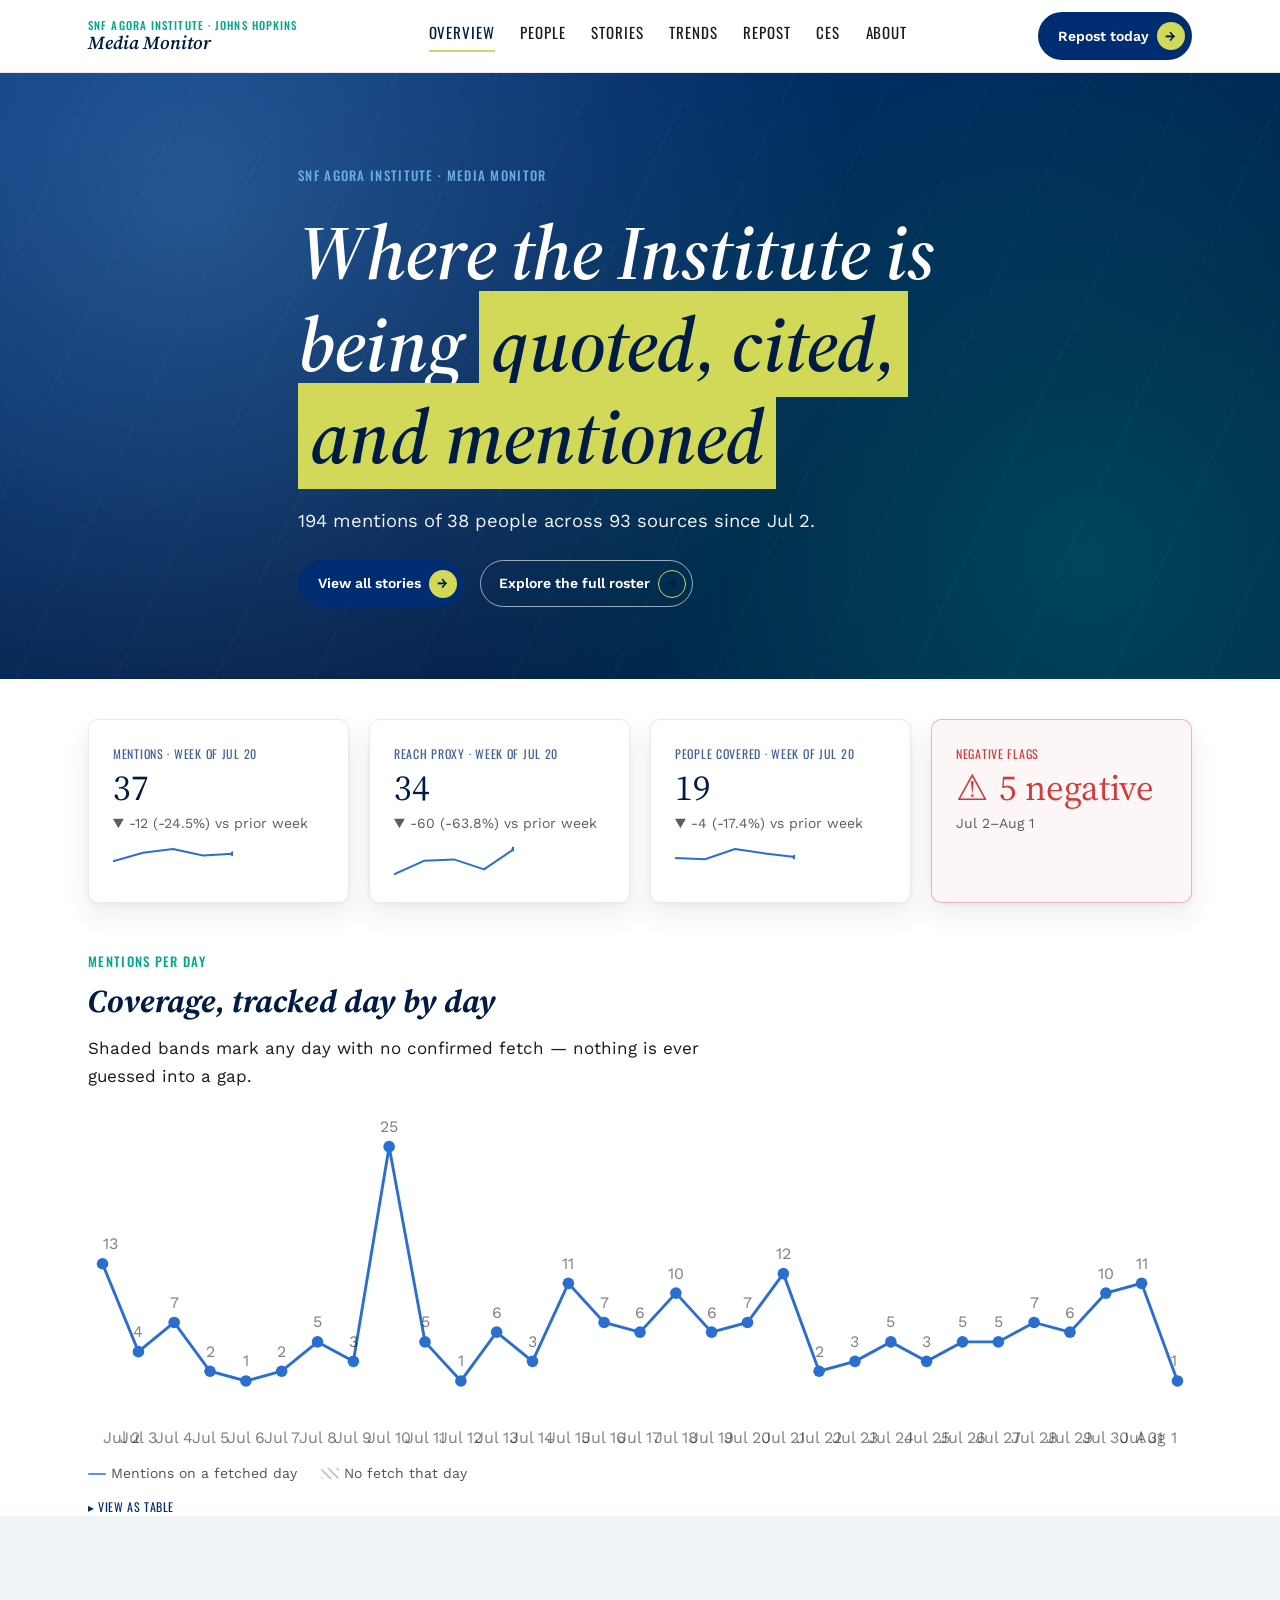
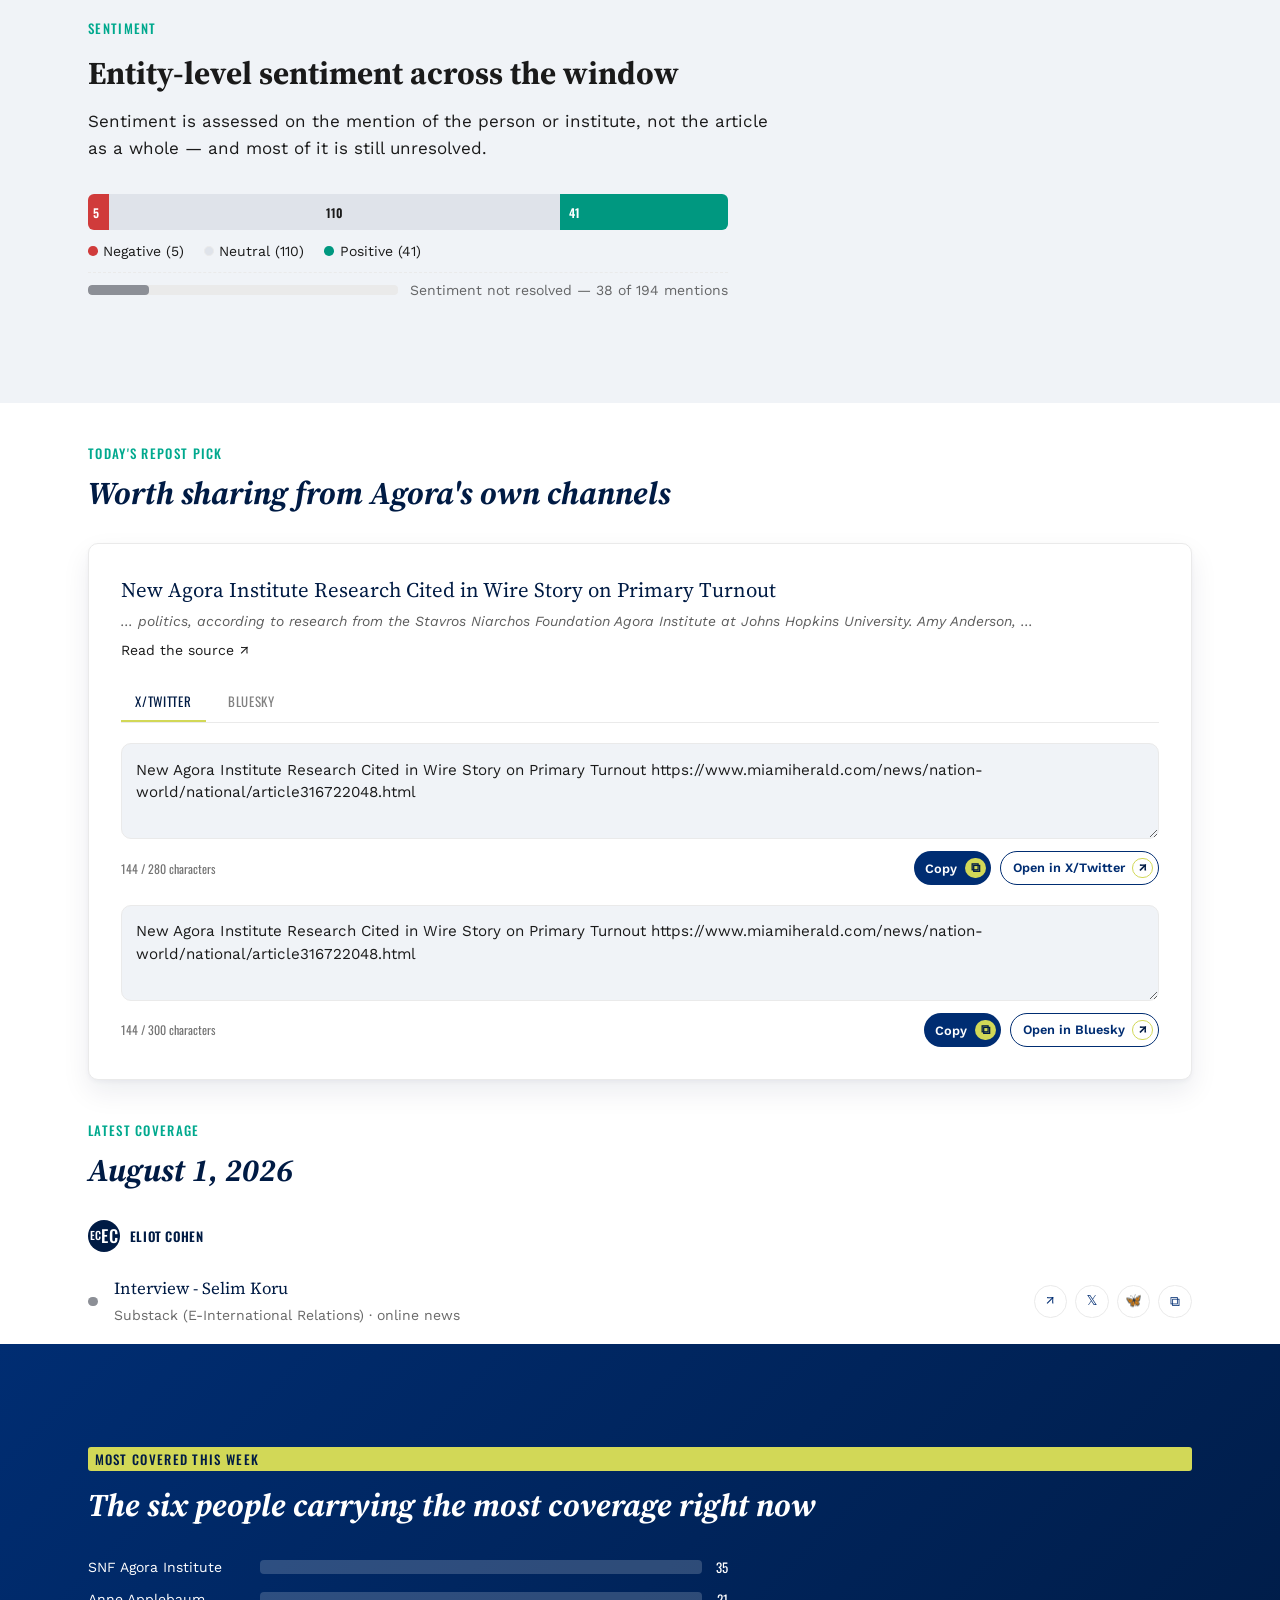
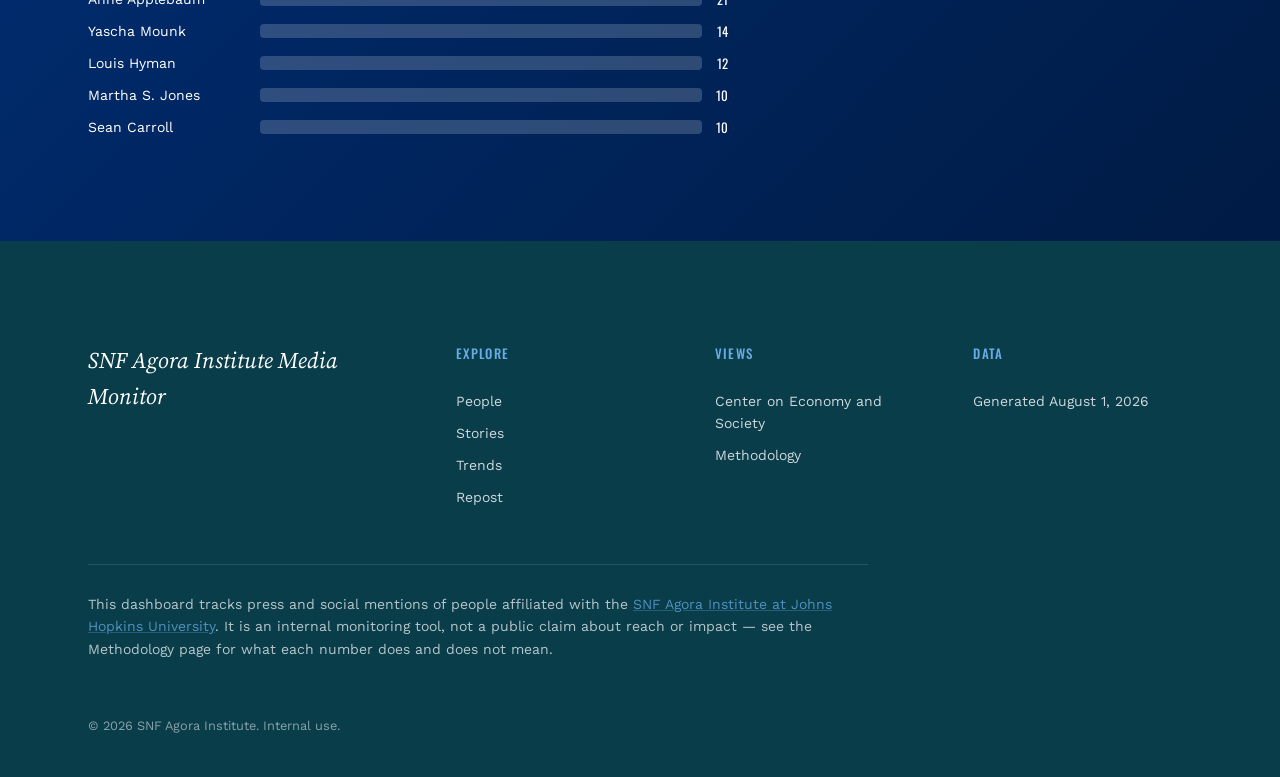
==== commit 70e0bf39: "copy: read as a finished product, not a work-in-progress demo Rewrites the "backfill snapshot, not a" ====
--- a/index.html
+++ b/index.html
@@ -69,8 +69,8 @@
     <div class="container">
       <div class="page-head" style="padding-block: 2rem 1rem;">
         <p class="page-head__eyebrow eyebrow eyebrow--teal">Mentions per day</p>
-        <h2 class="page-head__title" style="font-size: var(--fs-h2);">A backfill snapshot, not a daily feed</h2>
-        <p class="page-head__intro">This pipeline has fetched five times so far — the shaded bands mark the days nothing was fetched. Nothing is guessed into those gaps.</p>
+        <h2 class="page-head__title" style="font-size: var(--fs-h2);">Coverage, tracked day by day</h2>
+        <p class="page-head__intro">Shaded bands mark any day with no confirmed fetch — nothing is ever guessed into a gap.</p>
       </div>
       <div id="chart-timeline" class="timeline-chart" data-loading="true">
         <!-- JS-rendered: data/trends.json scopes[scope].daily, gaps hatched per meta.db_snapshot.observed_dates -->
--- a/css/style.css
+++ b/css/style.css
@@ -1164,7 +1164,23 @@
 }
 .repost-card__head { display: flex; flex-direction: column; gap: 0.4rem; }
 .repost-card__headline { font-family: var(--font-display); font-size: 1.3rem; color: var(--navy); line-height: 1.3; }
+/* Kept for js/index.js's own today-repost card (untouched by this change). */
 .repost-card__rationale { font-size: var(--fs-small); color: var(--ink); opacity: 0.7; font-style: italic; }
+/* Pull quote (repost.html archive only): a verbatim excerpt from the source
+   story (see data/social.json's pull_quote field), not editorial rationale —
+   styled as an actual quotation (accent rule + serif italic) so it doesn't
+   read as a caption or a note. */
+.repost-card__quote {
+  font-family: var(--font-display);
+  font-size: 0.95rem;
+  font-style: italic;
+  color: var(--ink);
+  opacity: 0.85;
+  line-height: 1.5;
+  border-left: 3px solid var(--olive);
+  padding-left: 0.9rem;
+  margin: 0;
+}
 .repost-card__source { font-size: var(--fs-small); }
 .repost-card__source a:hover { color: var(--blue); }
 
@@ -1262,3 +1278,107 @@
 
 .coverage-band__head { font-family: var(--font-label); font-size: 0.8125rem; text-transform: uppercase; letter-spacing: 0.06em; color: var(--blue); padding-top: 2rem; }
 .coverage-band__head--muted { color: var(--ink); opacity: 0.55; }
+
+/* --------------------------------------------------------------------------
+   20. Trends page primitives (NEW — trends.html only)
+   -------------------------------------------------------------------------- */
+
+/* Per-week diverging sentiment bars (#chart-sentiment-weeks): a small label
+   above each week's reused .sentiment-bar (see §19.4) instead of repeating
+   the shared legend on every row. */
+.trends-week-rows { display: flex; flex-direction: column; gap: 1.25rem; }
+.trends-week-row__label {
+  font-family: var(--font-label);
+  font-size: 0.75rem;
+  text-transform: uppercase;
+  letter-spacing: 0.05em;
+  color: var(--blue);
+  opacity: 0.75;
+  margin-bottom: 0.4rem;
+}
+
+/* Coverage heatmap (#chart-people-heatmap): numeric cells reuse .data-table's
+   layout/border rules; this modifier only tightens alignment for a grid of
+   short numbers (background color is set inline per cell by trends.js,
+   mapped to the validated --seq-1..7 ramp). */
+.data-table--heatmap th.heat-col,
+.data-table--heatmap td.heat-cell {
+  text-align: center;
+  font-variant-numeric: tabular-nums;
+  min-width: 2.75rem;
+}
+.data-table--heatmap tbody th {
+  text-transform: none;
+  font-family: var(--font-body);
+  font-weight: 600;
+  font-size: var(--fs-small);
+  color: var(--navy);
+  opacity: 1;
+  white-space: nowrap;
+}
+.data-table--heatmap tbody th a:hover { color: var(--blue); }
+
+/* Sentiment crosstab tables (#chart-person-sentiment-crosstab,
+   #chart-source-type-sentiment-crosstab): plain .data-table with per-column
+   tint. Tints are derived from the SAME --pos/--mid/--neg tokens every
+   other sentiment surface on the site uses (sentiment-dot, sentiment-bar —
+   see §19.3/19.1), via color-mix, rather than a new ad hoc palette. A zero
+   count is intentionally left untinted and dimmed (.sentiment-cell--zero)
+   rather than a colored zero — same "honest zero" convention as the
+   heatmap's zero cell above. */
+.data-table--crosstab th, .data-table--crosstab td { text-align: center; font-variant-numeric: tabular-nums; }
+.data-table--crosstab thead th:first-child,
+.data-table--crosstab tbody th {
+  text-align: left;
+  text-transform: none;
+  font-family: var(--font-body);
+  font-weight: 600;
+  font-size: var(--fs-small);
+  color: var(--navy);
+  opacity: 1;
+}
+.data-table--crosstab tbody th a:hover { color: var(--blue); }
+
+.sentiment-cell--positive { background: color-mix(in srgb, var(--pos) 16%, var(--white)); font-weight: 600; }
+.sentiment-cell--neutral  { background: color-mix(in srgb, var(--mid) 55%, var(--white)); }
+.sentiment-cell--negative { background: color-mix(in srgb, var(--neg) 16%, var(--white)); font-weight: 600; color: var(--neg); }
+.sentiment-cell--unknown  { color: var(--ink); opacity: 0.55; }
+.sentiment-cell--zero     { color: var(--ink); opacity: 0.35; }
+.sentiment-cell--total    { font-weight: 600; color: var(--navy); }
+
+/* "What's driving positive/negative coverage" panels
+   (#sentiment-drivers-negative / #sentiment-drivers-positive): two columns
+   on wide screens, stacking to one on narrow (same auto-fit idiom as
+   .kpi-row/.activity-grid). Story rows inside each panel reuse
+   .story-list/.story-row from §19.7 as-is (see sentimentExampleRowHtml in
+   trends.js); only the panel head and keyphrase chips are new here. */
+.sentiment-drivers-grid {
+  display: grid;
+  grid-template-columns: repeat(auto-fit, minmax(320px, 1fr));
+  gap: 2.5rem;
+}
+.sentiment-drivers__panel-head {
+  font-family: var(--font-label);
+  font-size: 0.8125rem;
+  text-transform: uppercase;
+  letter-spacing: 0.05em;
+  padding-bottom: 0.6rem;
+  margin-bottom: 0.4rem;
+  border-bottom: 2px solid var(--lightgray);
+}
+.sentiment-drivers__panel-head--negative { color: var(--neg); border-color: color-mix(in srgb, var(--neg) 30%, var(--lightgray)); }
+.sentiment-drivers__panel-head--positive { color: var(--pos); border-color: color-mix(in srgb, var(--pos) 30%, var(--lightgray)); }
+.sentiment-drivers__subhead {
+  font-family: var(--font-label);
+  font-size: 0.75rem;
+  text-transform: uppercase;
+  letter-spacing: 0.05em;
+  color: var(--ink);
+  opacity: 0.6;
+  margin-top: 1.5rem;
+  margin-bottom: 0.6rem;
+}
+.keyphrase-list { display: flex; flex-wrap: wrap; gap: 0.5rem; }
+.keyphrase-list__count { opacity: 0.6; font-size: 0.85em; margin-left: 0.35em; }
+.tag--keyphrase--negative { background: color-mix(in srgb, var(--neg) 12%, var(--offwhite)); color: var(--ink); }
+.tag--keyphrase--positive { background: color-mix(in srgb, var(--pos) 12%, var(--offwhite)); color: var(--ink); }
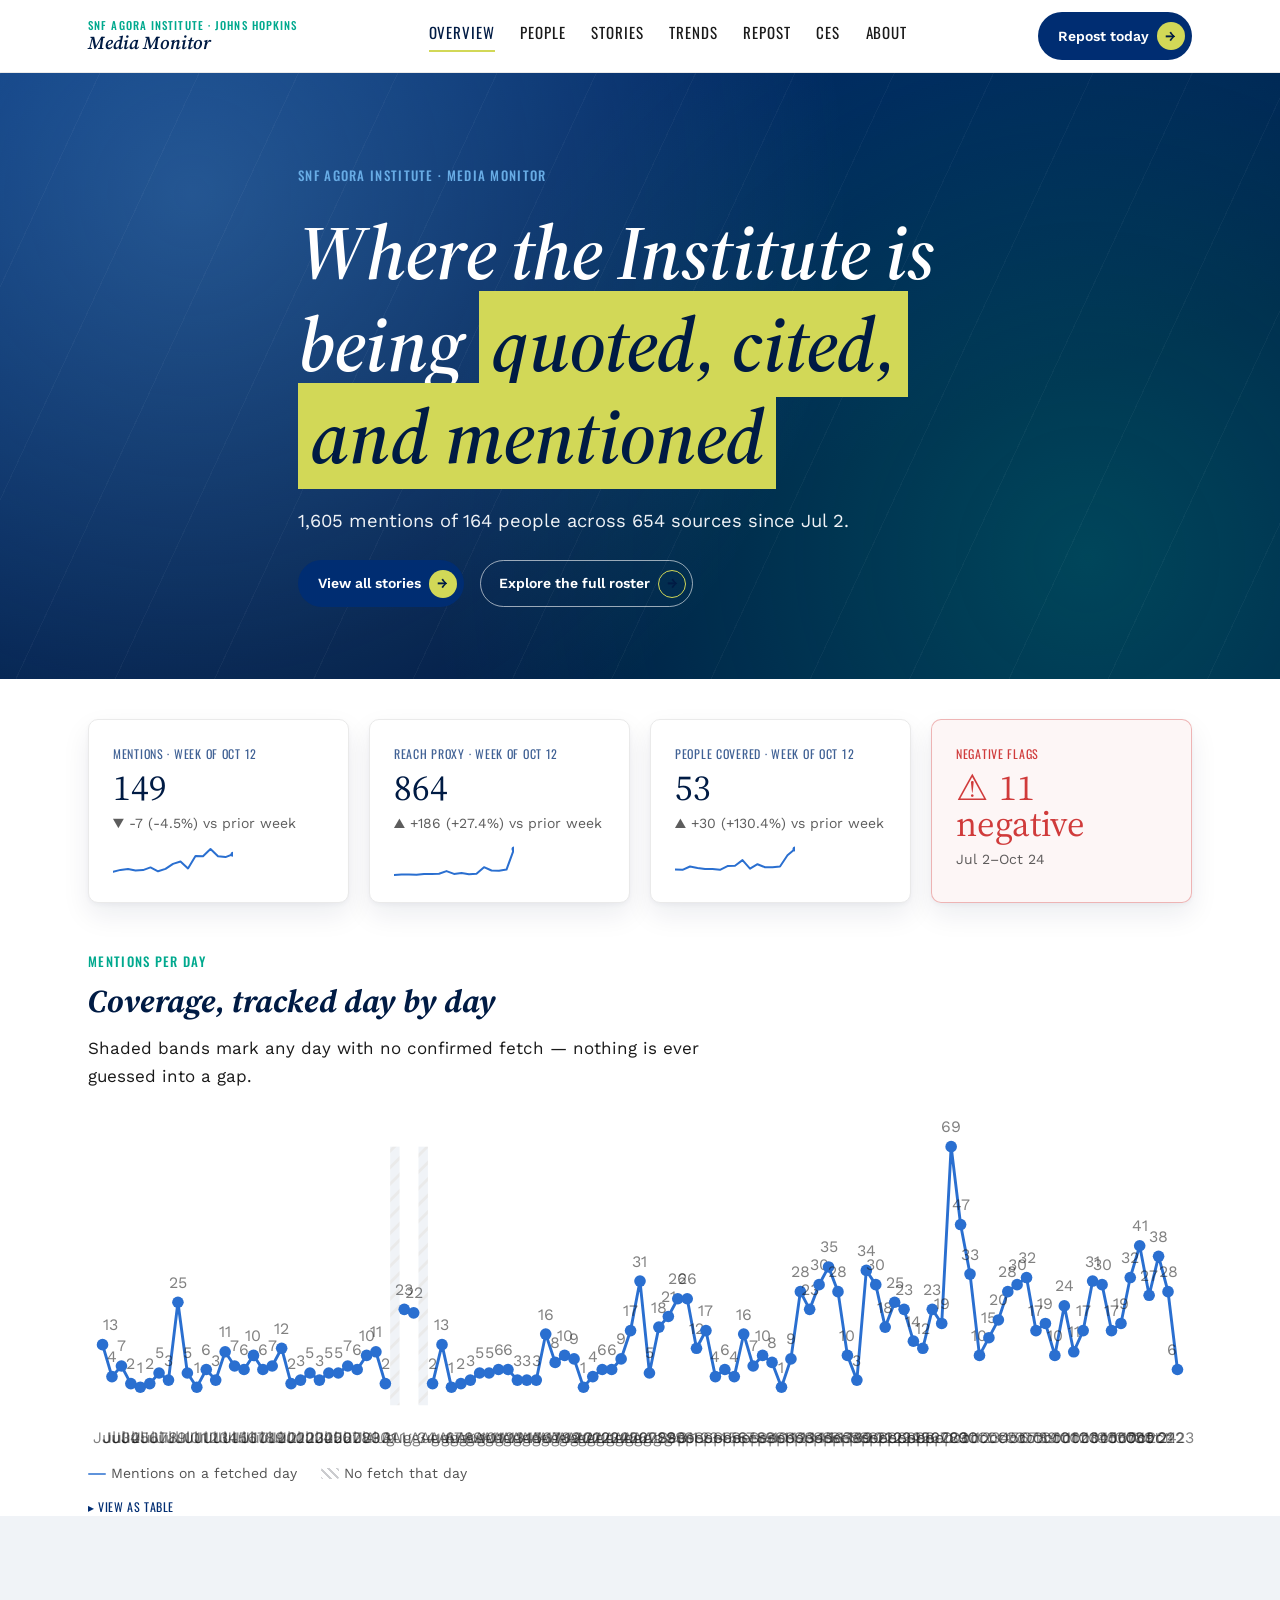
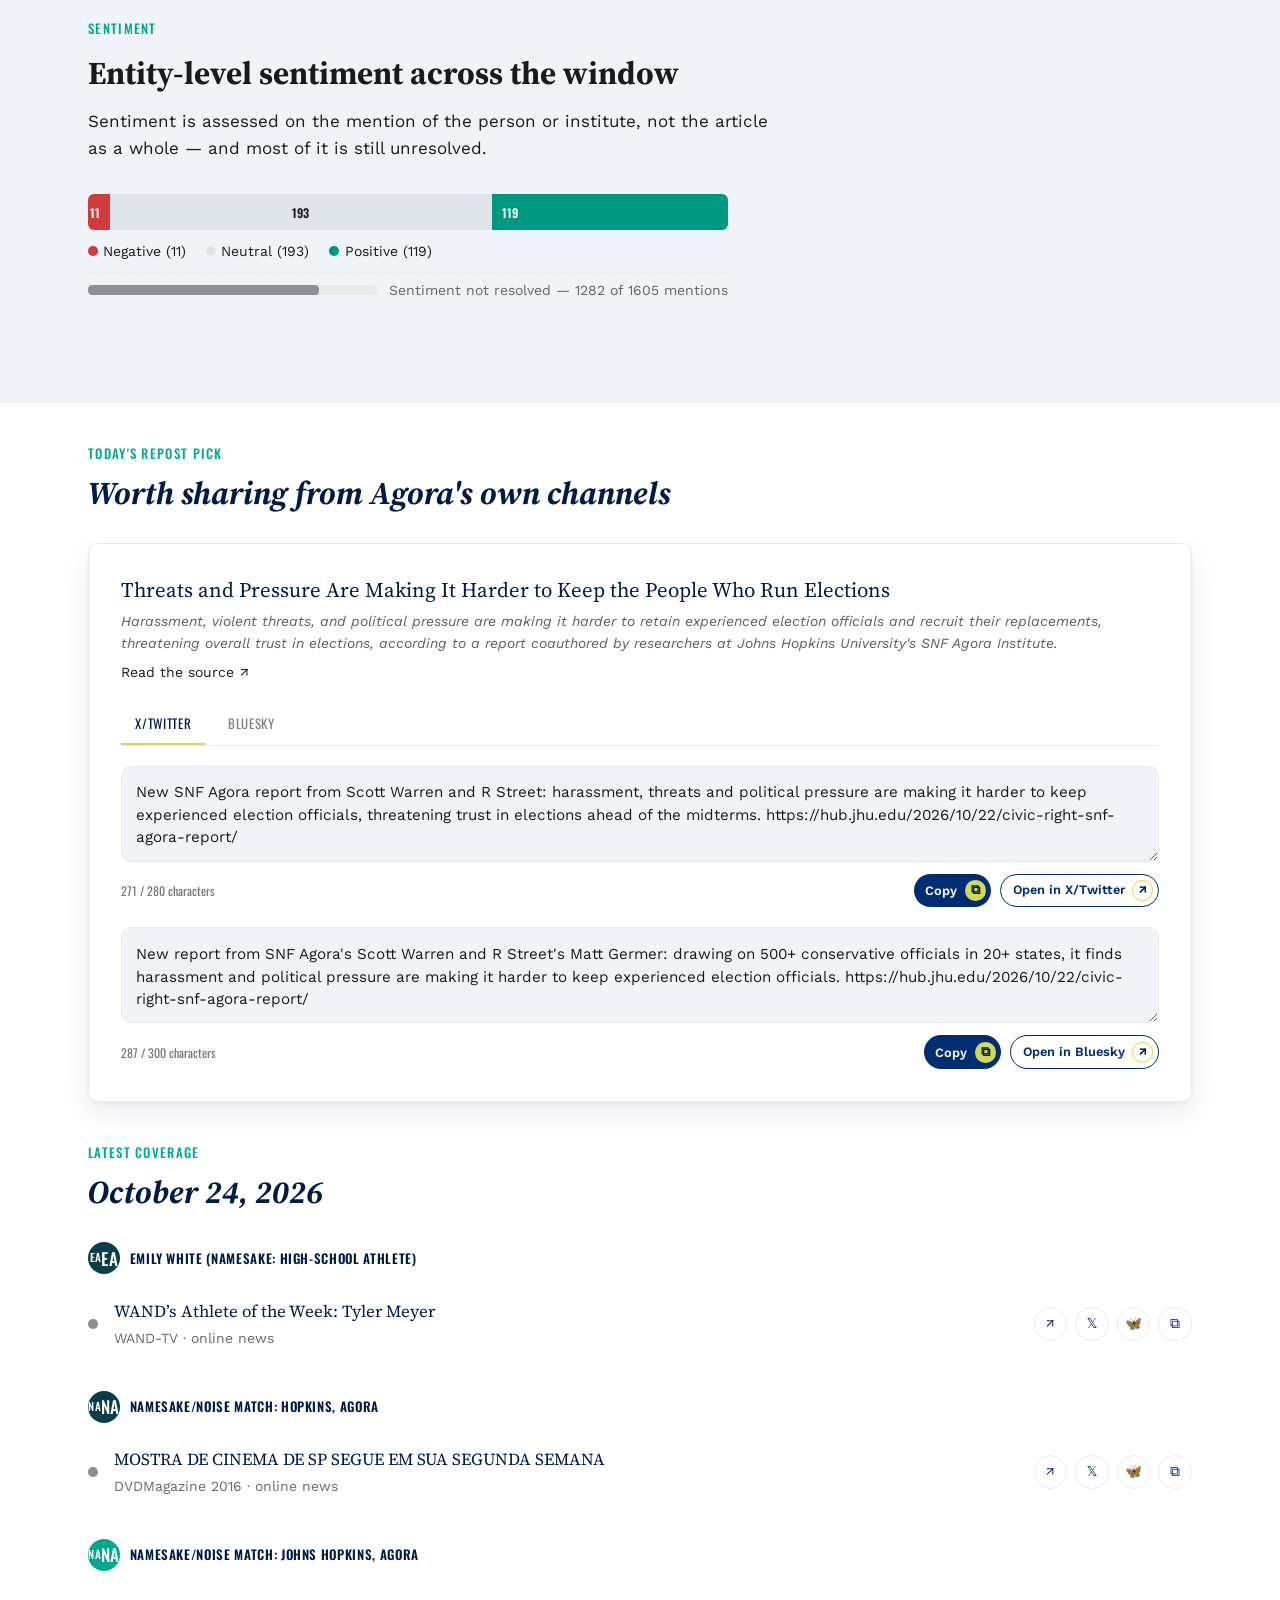
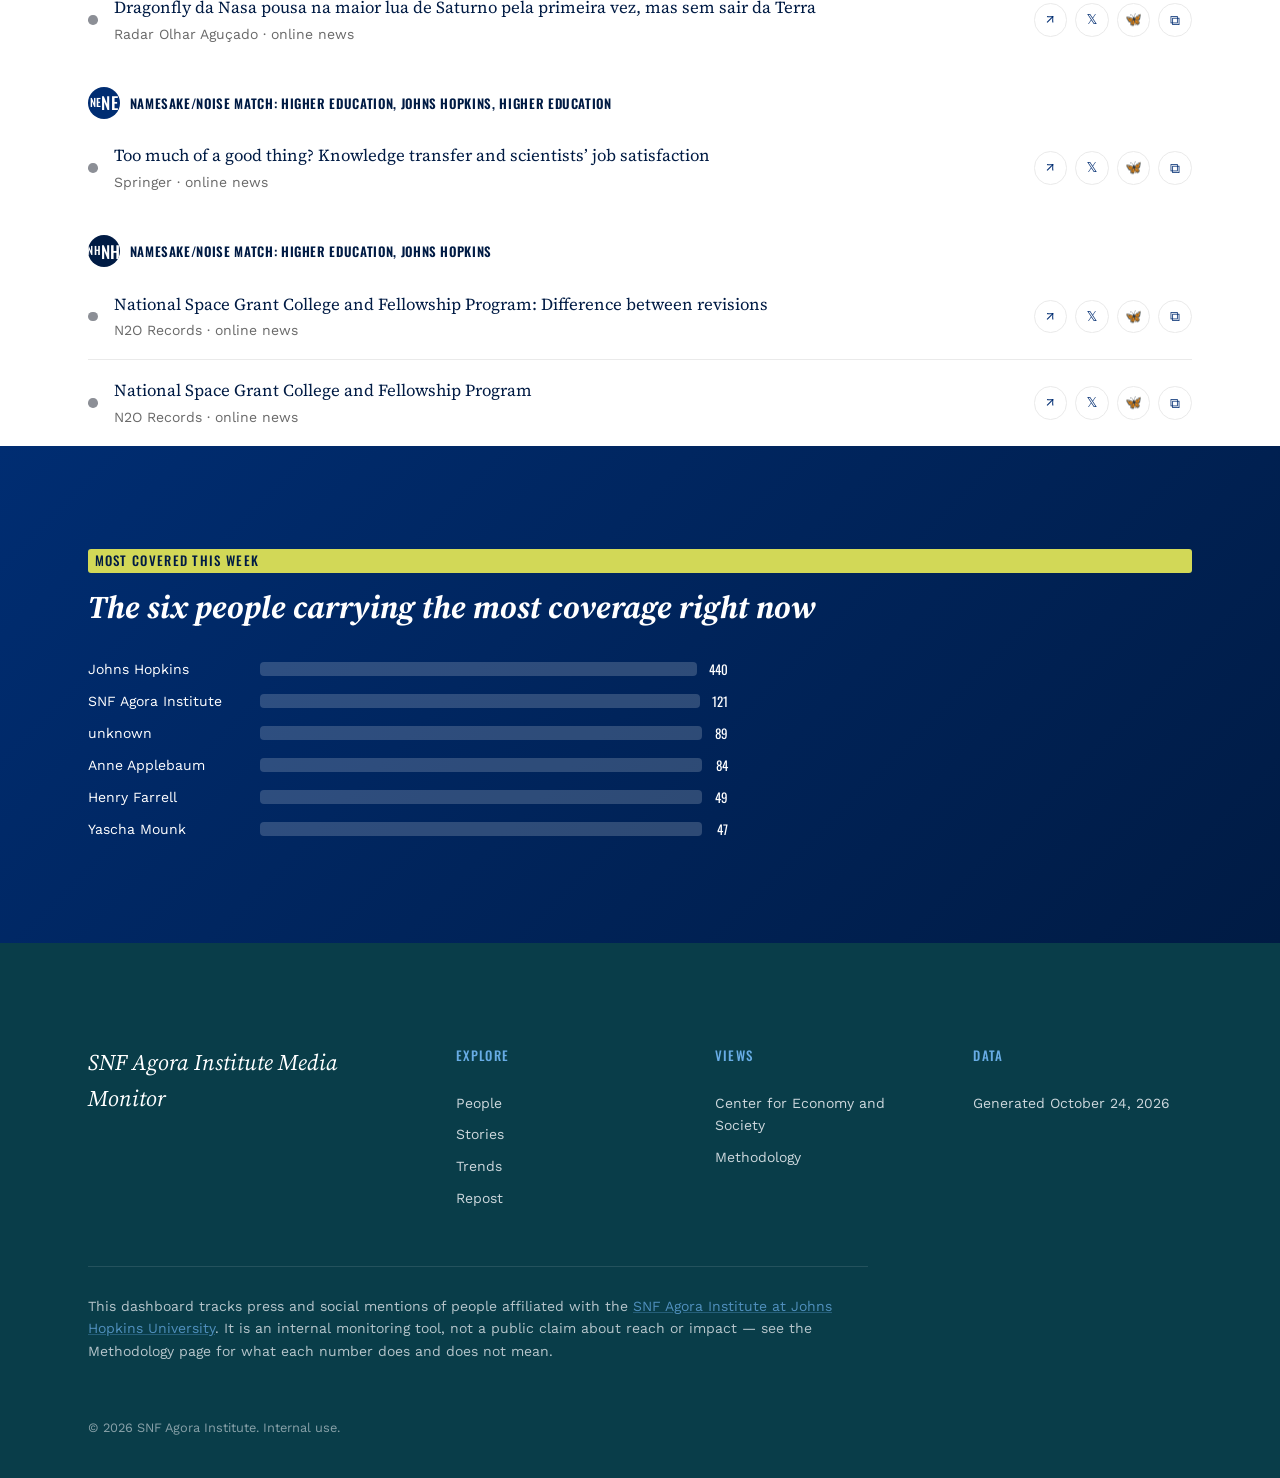
==== commit 023ca88b: "Use the official name: Center for Economy and Society Co-Authored-By: Claude Haiku 5.5 <noreply@anth" ====
--- a/index.html
+++ b/index.html
@@ -133,7 +133,7 @@
 
     <div class="site-footer__col">
       <p class="site-footer__col-head eyebrow eyebrow--sky">Views</p>
-      <a class="site-footer__link" href="ces.html">Center on Economy and Society</a>
+      <a class="site-footer__link" href="ces.html">Center for Economy and Society</a>
       <a class="site-footer__link" href="about.html">Methodology</a>
     </div>
 
